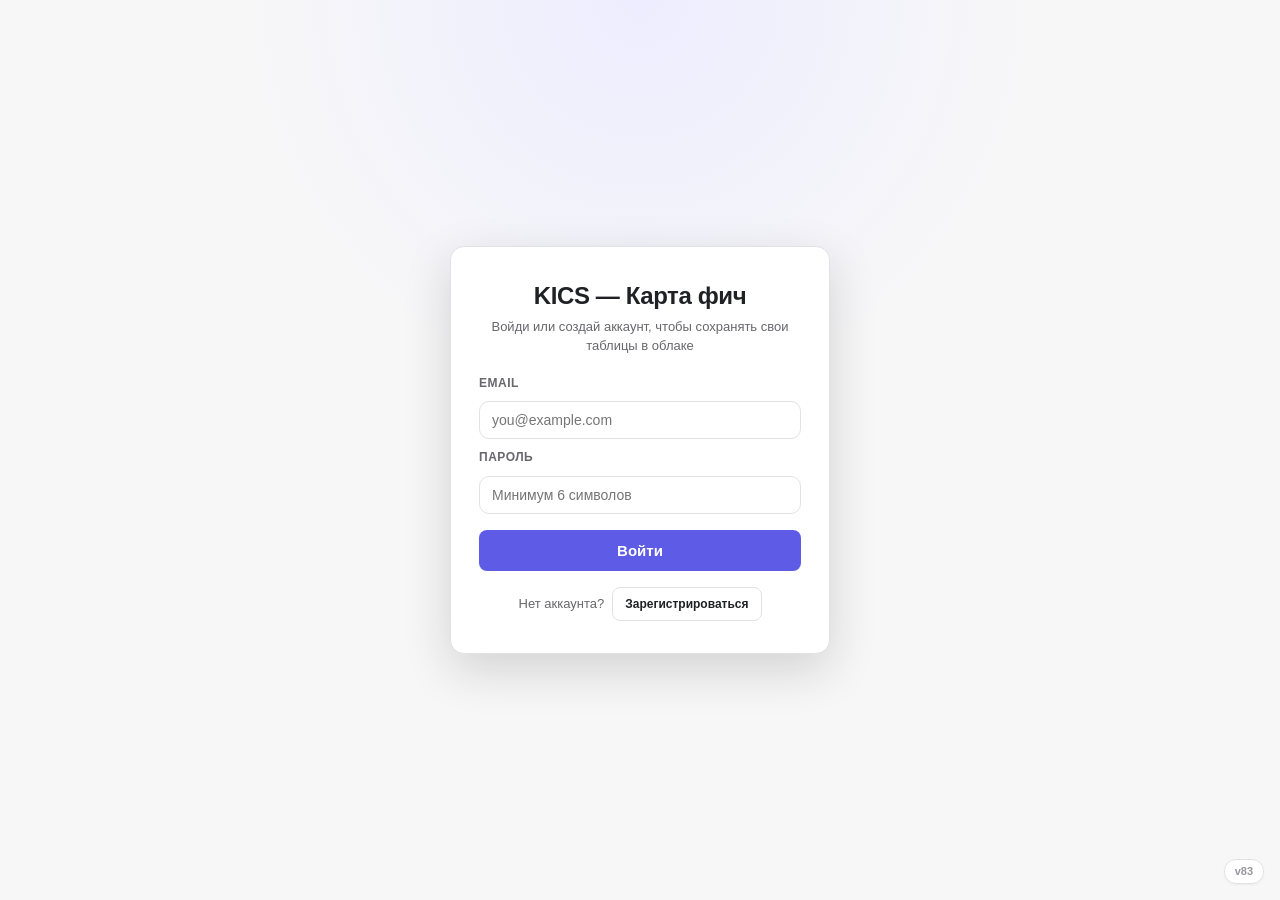
==== index.html @ cf703385 "v83 persist documentation URL drafts across AI card dialogs" ====
﻿<!DOCTYPE html>
<html lang="ru">
<head>
  <meta charset="UTF-8">
  <meta name="viewport" content="width=device-width, initial-scale=1.0">
  <meta http-equiv="Cache-Control" content="no-cache, no-store, must-revalidate">
  <meta http-equiv="Pragma" content="no-cache">
  <meta http-equiv="Expires" content="0">
  <link rel="icon" href="data:image/svg+xml,%3Csvg xmlns='http://www.w3.org/2000/svg' viewBox='0 0 16 16'%3E%3Crect width='16' height='16' rx='3' fill='%230071e3'/%3E%3Ctext x='8' y='12' font-size='10' text-anchor='middle' fill='white'%3EK%3C/text%3E%3C/svg%3E">
  <title>Карта фич ИБ‑продукта</title>
  <link rel="stylesheet" href="styles.css?v=20">
</head>
<body>
  <!-- Supabase JS (v2) — локальная копия, чтобы не грузить с CDN -->
  <script src="supabase.js"></script>
  <script src="config.js"></script>

  <!-- Auth screen -->
  <div id="authScreen" class="auth-screen" style="display:none">
    <div class="auth-card">
      <h1 class="auth-title">KICS — Карта фич</h1>
      <p class="auth-subtitle">Войди или создай аккаунт, чтобы сохранять свои таблицы в облаке</p>
      <form id="authForm" class="auth-form">
        <label>Email</label>
        <input type="email" id="authEmail" name="email" class="auth-input" placeholder="you@example.com" autocomplete="username" required>
        <label>Пароль</label>
        <input type="password" id="authPassword" name="password" class="auth-input" placeholder="Минимум 6 символов" minlength="6" autocomplete="current-password" required>
        <button type="submit" id="authSubmit" class="btn btn-primary auth-submit">Войти</button>
      </form>
      <div class="auth-toggle">
        <span id="authToggleText">Нет аккаунта?</span>
        <button id="authToggleBtn" class="btn btn-secondary btn-sm">Зарегистрироваться</button>
      </div>
      <div id="authError" class="auth-error" style="display:none"></div>
    </div>
  </div>

  <div id="app">
    <!-- Header -->
    <header class="header">
      <div class="header-top">
        <div class="workspace-brand">
          <div class="brand-mark" aria-hidden="true">K</div>
          <div class="workspace-identity">
            <span class="workspace-label">KICS workspace</span>
            <h1 class="title" id="boardTitle" title="Нажми, чтобы переименовать доску">KICS — Карта фич</h1>
          </div>
        </div>

        <div class="map-selector">
          <select id="mapSelect" class="map-select" aria-label="Выбрать таблицу" title="Выбрать таблицу"></select>
          <button id="newMapBtn" class="icon-btn" aria-label="Новая таблица" title="Новая таблица">＋</button>
        </div>

        <div class="view-switcher" role="group" aria-label="Представление">
          <button id="boardViewBtn" class="view-switcher-btn is-active" type="button" aria-pressed="true">Доска</button>
          <button id="mindmapBtn" class="view-switcher-btn" type="button" aria-pressed="false">Майндкарта</button>
        </div>

        <div class="search-wrap">
          <svg class="search-icon" width="16" height="16" viewBox="0 0 24 24" fill="none" stroke="currentColor" stroke-width="2"><circle cx="11" cy="11" r="8"/><path d="m21 21-4.3-4.3"/></svg>
          <input type="text" id="searchInput" class="search-input" placeholder="Поиск…" aria-label="Поиск по карточкам и тегам" autocomplete="off">
          <button id="clearSearch" class="clear-search-btn" style="display:none" aria-label="Очистить поиск" title="Очистить">✕</button>
        </div>

        <div class="header-actions">
          <button id="aiBtn" class="btn btn-secondary mode-btn" title="ИИ-инструменты">✨ ИИ</button>
          <button id="viewToggleBtn" class="btn btn-secondary mode-btn" title="Режим просмотра/редактирования">👁 Просмотр</button>
          <div class="more-actions">
            <button id="moreActionsBtn" class="icon-btn" type="button" aria-label="Дополнительные действия" aria-expanded="false" title="Дополнительные действия">•••</button>
            <div id="moreActionsMenu" class="action-menu" hidden>
              <button id="addColumnBtn" class="action-menu-item" type="button"><span>＋</span>Добавить колонку</button>
              <button id="duplicateMapBtn" class="action-menu-item" type="button"><span>⧉</span>Дублировать таблицу</button>
              <button id="hideNotesBtn" class="action-menu-item" type="button"><span>🙈</span>Скрыть заметки</button>
              <button id="shareBtn" class="action-menu-item" type="button"><span>↗</span>Поделиться</button>
              <div class="action-menu-separator"></div>
              <button id="exportBtn" class="action-menu-item" type="button"><span>↓</span>Экспорт JSON</button>
              <button id="importBtn" class="action-menu-item" type="button"><span>↑</span>Импорт JSON</button>
              <input type="file" id="importFile" accept=".json" hidden>
              <div class="action-menu-separator"></div>
              <div class="action-menu-user">
                <span id="userEmail" class="user-email"></span>
              </div>
              <button id="deleteMapBtn" class="action-menu-item action-menu-danger" type="button"><span>⌫</span>Удалить таблицу</button>
              <button id="logoutBtn" class="action-menu-item" type="button"><span>↪</span>Выйти</button>
            </div>
          </div>
        </div>
      </div>
      <div class="header-toolbar">
        <div class="toolbar-group toolbar-filters">
          <label class="toolbar-label" for="catalogStatus">Статус</label>
          <select id="catalogStatus" class="toolbar-select" aria-label="Статус"><option value="">Все статусы</option></select>
          <label class="toolbar-label" for="catalogHorizon">Горизонт</label>
          <select id="catalogHorizon" class="toolbar-select" aria-label="Горизонт"><option value="">Все горизонты</option></select>
        </div>
        <div class="toolbar-group toolbar-right">
          <button id="catalogRestore" class="btn btn-secondary btn-sm" title="Отменить последнее удаление">↶ Отменить</button>
          <button id="catalogRetry" class="btn btn-secondary btn-sm" title="Сохранить сейчас">Сохранить</button>
          <span id="catalogSave" class="save-status" role="status">Сохранено</span>
        </div>
      </div>

    </header>

    <!-- Строка тегов-фильтров (хаштеги) -->
    <div id="tagFilterBar" class="tag-filter-bar"></div>

    <!-- Main canvas -->
    <div class="main-canvas" id="mainCanvas">
      <div class="columns-container" id="columnsContainer">
        <!-- Column headers + card blocks rendered by JS -->
      </div>
    </div>

  </div>

  <!-- Modal for editing card -->
  <div class="modal-overlay" id="modalOverlay" style="display:none" role="presentation">
    <div class="modal" id="modal" role="dialog" aria-modal="true" aria-labelledby="editCardHeading">
      <div class="modal-header">
        <h3 id="editCardHeading">Редактировать карточку</h3>
        <button class="modal-close" id="modalClose" aria-label="Закрыть">✕</button>
      </div>
      <div class="modal-body">
        <label>Заголовок</label>
        <input type="text" id="modalTitle" class="modal-input" placeholder="Название…">
        <label>Теги (через запятую)</label>
        <input type="text" id="modalTags" class="modal-input" placeholder="MVP, security, v2.0…">
        <label>Описание</label>
        <textarea id="modalNote" class="modal-textarea" rows="3" placeholder="Детали…"></textarea>
        <label>Цвет карточки</label>
        <select id="modalColor" class="modal-select">
          <option value="none">Без цвета</option>
          <option value="green">Зелёный</option>
          <option value="orange">Оранжевый</option>
          <option value="red">Красный</option>
          <option value="blue">Голубой</option>
        </select>
        <label>Статус</label>
        <select id="modalStatus" class="modal-select">
          <option value="none">Не начато</option>
          <option value="planned">Запланировано</option>
          <option value="wip">В работе</option>
          <option value="done">Реализовано</option>
        </select>
        <label>Срок / Квартал</label>
        <div class="quarter-picker" id="modalQuarterPicker">
          <select id="modalQuarter" class="modal-select quarter-select">
            <option value="">—</option>
            <option value="Q1">Q1</option>
            <option value="Q2">Q2</option>
            <option value="Q3">Q3</option>
            <option value="Q4">Q4</option>
            <option value="Next">Next</option>
            <option value="Now">Now</option>
            <option value="Later">Later</option>
          </select>
          <select id="modalYear" class="modal-select year-select">
            <option value="">—</option>
          </select>
        </div>
      </div>
      <div class="modal-footer">
        <button id="modalDelete" class="btn btn-danger">🗑 Удалить</button>
        <button id="modalSave" class="btn btn-primary">Сохранить</button>
      </div>
    </div>
  </div>

  <!-- Share modal -->
  <div class="modal-overlay" id="shareOverlay" style="display:none" role="presentation">
    <div class="modal" role="dialog" aria-modal="true" aria-labelledby="shareHeading">
      <div class="modal-header">
        <h3 id="shareHeading">Поделиться таблицей</h3>
        <button class="modal-close" id="shareClose" aria-label="Закрыть">✕</button>
      </div>
      <div class="modal-body">
        <p class="share-hint">Любой, у кого есть эта ссылка, откроет таблицу в режиме просмотра.</p>
        <label>Ссылка для просмотра</label>
        <div class="share-link-row">
          <input type="text" id="shareLink" class="modal-input" readonly placeholder="Нажми «Сгенерировать ссылку»">
          <button id="shareCopyBtn" class="btn btn-secondary">Копировать</button>
        </div>
        <button id="shareGenerateBtn" class="btn btn-primary">Сгенерировать ссылку</button>
      </div>
      <div class="modal-footer">
        <button id="shareDone" class="btn btn-primary">Готово</button>
      </div>
    </div>
  </div>

  <!-- Модалка просмотра карточки (read-only) -->
  <div class="modal-overlay" id="cardViewOverlay" style="display:none" role="presentation">
    <div class="modal modal-wide" id="cardViewModal" role="dialog" aria-modal="true" aria-labelledby="cardViewTitle">
      <div class="modal-header">
        <h3 id="cardViewTitle"></h3>
        <button class="modal-close" id="cardViewClose" aria-label="Закрыть">✕</button>
      </div>
      <div class="modal-body" id="cardViewBody"></div>
    </div>
  </div>

  <!-- Miro-подобное представление дерева -->
  <div id="mindmapOverlay" class="mindmap-overlay" style="display:none">
    <div class="mindmap-toolbar">
      <div class="mindmap-toolbar-title">
        <span class="mindmap-toolbar-icon">🧠</span>
        <span id="mindmapTitle">Майндкарта</span>
      </div>
      <div class="mindmap-toolbar-actions">
        <button id="mindmapZoomOut" class="mindmap-tool-btn" title="Уменьшить">−</button>
        <span id="mindmapZoomLabel" class="mindmap-zoom-label">100%</span>
        <button id="mindmapZoomIn" class="mindmap-tool-btn" title="Увеличить">＋</button>
        <button id="mindmapFit" class="mindmap-tool-btn" title="Показать всё дерево">⤢</button>
        <button id="mindmapCenter" class="mindmap-tool-btn" title="Вернуться к центру">◎</button>
        <div class="view-switcher mindmap-switcher" role="group" aria-label="Представление">
          <button id="mindmapBoardBtn" class="view-switcher-btn" type="button" aria-pressed="false">Доска</button>
          <button id="mindmapActiveBtn" class="view-switcher-btn is-active" type="button" aria-pressed="true">Майндкарта</button>
        </div>
      </div>
    </div>
    <div id="mindmapCanvas" class="mindmap-canvas">
      <div class="mindmap-grid"></div>
      <div id="mindmapWorld" class="mindmap-world">
        <svg id="mindmapEdges" class="mindmap-edges" aria-hidden="true"></svg>
        <div id="mindmapNodes" class="mindmap-nodes"></div>
      </div>
      <div class="mindmap-help">Колесо — масштаб · Перетаскивание — перемещение · Клик — просмотр · Двойной клик — редактирование</div>
    </div>
  </div>

  <!-- Версия приложения — всегда видна в правом нижнем углу -->
  <div id="versionBadge" class="version-fixed" title="Версия приложения"></div>

  <div id="toastRegion" class="toast-region" aria-live="polite" aria-atomic="true"></div>

  <script src="model.js?v=17"></script>
  <script src="ui.js?v=17"></script>
  <script src="app.js?v=83"></script>
<script src="catalog.js?v=77"></script>
<script src="ai.js?v=83"></script></body>
</html>
---- styles.css ----
/* ==========================================
   KICS Feature Map — Linear / Notion system
   ========================================== */

:root {
  --bg: #f7f7f8;
  --surface: #ffffff;
  --surface-raised: #ffffff;
  --surface-hover: #f2f2f3;
  --border: #e2e2e5;
  --border-strong: #cfcfd4;
  --text: #202124;
  --text-secondary: #67676c;
  --text-tertiary: #98989f;
  --accent: #5e5ce6;
  --accent-hover: #4d4bc4;
  --accent-light: #efefff;
  --green: #258a4b;
  --green-bg: #eaf7ee;
  --blue: #3276c3;
  --blue-bg: #eaf2fb;
  --amber: #a86612;
  --amber-bg: #fbf2e4;
  --red: #c83c3c;
  --red-light: #fcecec;
  --shadow-sm: 0 1px 2px rgba(24,24,27,0.05);
  --shadow-md: 0 5px 16px rgba(24,24,27,0.09);
  --shadow-lg: 0 16px 48px rgba(24,24,27,0.16);
  --radius-sm: 6px;
  --radius: 8px;
  --radius-lg: 12px;
  --transition: 0.16s ease;
}

* { margin:0; padding:0; box-sizing:border-box; }

body {
  font-family: Inter, ui-sans-serif, -apple-system, BlinkMacSystemFont, "Segoe UI", sans-serif;
  background: var(--bg);
  color: var(--text);
  line-height: 1.4;
  overflow: hidden;
  height: 100vh;
}

#app { display:flex; flex-direction:column; height:100vh; }

/* ---- Workspace header ---- */
.header {
  background: rgba(255,255,255,0.96);
  backdrop-filter: blur(14px);
  -webkit-backdrop-filter: blur(14px);
  border-bottom: 1px solid var(--border);
  padding: 0 18px;
  z-index: 100;
  flex-shrink: 0;
}
.header-top { min-height:58px; display:flex; align-items:center; padding:8px 0; gap:14px; }
.workspace-brand { display:flex; align-items:center; gap:10px; min-width:0; }
.brand-mark { width:30px; height:30px; flex:0 0 30px; display:grid; place-items:center; border-radius:8px; background:#202124; color:#fff; font-size:13px; font-weight:750; letter-spacing:-.02em; }
.workspace-identity { min-width:0; display:flex; flex-direction:column; gap:1px; }
.workspace-label { color:var(--text-tertiary); font-size:10px; font-weight:650; letter-spacing:.04em; text-transform:uppercase; }
.title { max-width:260px; overflow:hidden; text-overflow:ellipsis; font-size:14px; line-height:1.2; font-weight:650; letter-spacing:-.01em; white-space:nowrap; }
.header-actions { display:flex; align-items:center; gap:8px; min-width:0; margin-left:auto; }

/* ---- Селектор таблиц ---- */
.map-selector { display:flex; align-items:center; gap:4px; min-width:0; }
.map-select {
  font-family: inherit;
  font-size: 13px;
  font-weight: 550;
  height:34px;
  padding: 0 30px 0 10px;
  border: 1px solid var(--border);
  border-radius: var(--radius);
  background: var(--surface);
  color: var(--text);
  cursor: pointer;
  outline: none;
  max-width: 190px;
  transition: all var(--transition);
}
.map-select:focus { border-color: var(--accent); box-shadow: 0 0 0 2px var(--accent-light); }
.icon-btn {
  width:34px; height:34px; flex:0 0 34px; display:inline-grid; place-items:center;
  border:1px solid var(--border); border-radius:var(--radius); background:var(--surface);
  color:var(--text-secondary); font:600 14px/1 inherit; cursor:pointer; transition:var(--transition);
}
.icon-btn:hover { background:var(--surface-hover); color:var(--text); border-color:var(--border-strong); }
.icon-btn:focus-visible, .btn:focus-visible, .view-switcher-btn:focus-visible, .action-menu-item:focus-visible { outline:2px solid var(--accent); outline-offset:2px; }
.view-switcher { display:flex; gap:2px; padding:3px; border:1px solid var(--border); border-radius:9px; background:#f4f4f5; }
.view-switcher-btn { height:27px; padding:0 10px; border:0; border-radius:6px; background:transparent; color:var(--text-secondary); font:550 12px/1 inherit; cursor:pointer; transition:var(--transition); }
.view-switcher-btn:hover { color:var(--text); }
.view-switcher-btn.is-active { background:#fff; color:var(--text); box-shadow:0 1px 2px rgba(0,0,0,.08); }
.map-selector-btn {
  background: var(--surface);
  border: 1px solid var(--border);
  cursor: pointer;
  width: 32px;
  height: 32px;
  border-radius: 10px;
  font-size: 16px;
  display: flex;
  align-items: center;
  justify-content: center;
  color: var(--text-secondary);
  transition: all var(--transition);
  flex-shrink: 0;
}
.map-selector-btn:hover { background: var(--accent-light); color: var(--accent); border-color: var(--accent); }
.map-selector-btn.danger:hover { background: var(--red-light); color: var(--red); border-color: var(--red); }

.search-wrap { position:relative; width:min(260px, 24vw); }
.search-icon { position:absolute; left:12px; top:50%; transform:translateY(-50%); color:var(--text-tertiary); pointer-events:none; }
.search-input { width:100%; height:34px; padding:0 34px; border:1px solid var(--border); border-radius:var(--radius); font-size:13px; font-family:inherit; background:#f7f7f8; color:var(--text); outline:none; transition:all var(--transition); }
.search-input:focus { background:#fff; border-color:var(--accent); box-shadow:0 0 0 2px var(--accent-light); }
.clear-search-btn { position:absolute; right:8px; top:50%; transform:translateY(-50%); background:none; border:none; cursor:pointer; color:var(--text-tertiary); font-size:14px; padding:2px 6px; border-radius:50%; transition:all var(--transition); }
.clear-search-btn:hover { color:var(--text); background:var(--bg); }

.btn { min-height:34px; font-family:inherit; font-size:13px; font-weight:550; padding:7px 12px; border:none; border-radius:var(--radius); cursor:pointer; transition:all var(--transition); white-space:nowrap; }
.btn-secondary { background:var(--surface); border:1px solid var(--border); color:var(--text); }
.btn-secondary:hover { background:var(--bg); border-color:var(--text-tertiary); }
.btn-primary { background:var(--accent); color:#fff; }
.btn-primary:hover { background:var(--accent-hover); }
.btn-danger { background:transparent; color:var(--red); }
.btn-danger:hover { background:var(--red-light); }
.btn-danger-solid { background:var(--red); color:#fff; }
.btn-danger-solid:hover { background:#a92f2f; }
.more-actions { position:relative; }
.action-menu { position:absolute; right:0; top:calc(100% + 7px); z-index:500; width:224px; padding:6px; border:1px solid var(--border); border-radius:10px; background:var(--surface-raised); box-shadow:var(--shadow-lg); }
.action-menu[hidden] { display:none; }
.action-menu-item { width:100%; min-height:34px; display:flex; align-items:center; gap:10px; padding:7px 9px; border:0; border-radius:6px; background:transparent; color:var(--text); font:500 13px/1.25 inherit; text-align:left; cursor:pointer; }
.action-menu-item > span { width:16px; color:var(--text-tertiary); text-align:center; }
.action-menu-item:hover { background:var(--surface-hover); }
.action-menu-danger { color:var(--red); }
.action-menu-danger > span { color:var(--red); }
.action-menu-separator { height:1px; margin:5px 3px; background:var(--border); }
.action-menu-user { padding:6px 9px 5px; overflow:hidden; }

.user-chip {
  display: flex;
  align-items: center;
  gap: 10px;
  padding-left: 10px;
  border-left: 1px solid var(--border);
}
.user-info {
  display: flex;
  flex-direction: column;
  align-items: flex-end;
  gap: 2px;
}
.user-email {
  font-size: 13px;
  color: var(--text-secondary);
  max-width: 180px;
  overflow: hidden;
  text-overflow: ellipsis;
  white-space: nowrap;
}
.version-badge {
  font-size: 10px;
  font-weight: 600;
  color: var(--text-tertiary);
  background: #f2f2f7;
  padding: 1px 7px;
  border-radius: 8px;
  white-space: nowrap;
}
/* Версия — фиксированный бейдж в правом нижнем углу */
.version-fixed {
  position: fixed;
  right: 16px;
  bottom: 16px;
  z-index: 4000;
  font-size: 11px;
  font-weight: 600;
  color: var(--text-tertiary);
  background: rgba(255,255,255,0.9);
  border: 1px solid var(--border);
  padding: 4px 10px;
  border-radius: 12px;
  box-shadow: var(--shadow-sm);
  backdrop-filter: blur(6px);
  -webkit-backdrop-filter: blur(6px);
  pointer-events: none;
}

/* Share modal helpers */
.share-hint {
  font-size: 12px;
  color: var(--text-secondary);
  margin-bottom: 8px;
}
.share-divider {
  border: none;
  border-top: 1px solid var(--border);
  margin: 4px 0;
}
.share-link-row {
  display: flex;
  gap: 8px;
  align-items: center;
}
.share-link-row .modal-input {
  flex: 1;
  min-width: 0;
}

.share-list-title {
  font-size: 13px;
  font-weight: 600;
  color: var(--text-secondary);
}
.share-list {
  display: flex;
  flex-direction: column;
  gap: 6px;
}
.share-item {
  display: flex;
  align-items: center;
  justify-content: space-between;
  padding: 8px 10px;
  border: 1px solid var(--border);
  border-radius: 10px;
  font-size: 13px;
}
.share-item-email {
  overflow: hidden;
  text-overflow: ellipsis;
  white-space: nowrap;
}
.share-item-role {
  font-size: 11px;
  color: var(--text-secondary);
  font-weight: 600;
}
.share-item-remove {
  background: none;
  border: none;
  cursor: pointer;
  color: var(--red);
  font-size: 14px;
  padding: 2px 4px;
  border-radius: 4px;
}
.share-item-remove:hover {
  background: var(--red-light);
}

/* ---- Auth screen ---- */
.auth-screen {
  position: fixed;
  inset: 0;
  background:radial-gradient(circle at 50% 0%, #ededff 0, transparent 36%), var(--bg);
  z-index: 1000;
  display: flex;
  align-items: center;
  justify-content: center;
  padding: 24px;
}
.auth-card {
  background: var(--surface);
  border: 1px solid var(--border);
  border-radius: 14px;
  box-shadow: var(--shadow-lg);
  width: 380px;
  max-width: 92vw;
  padding: 32px 28px;
}
.auth-title {
  font-size: 24px;
  font-weight: 700;
  letter-spacing: -0.4px;
  text-align: center;
}
.auth-subtitle {
  font-size: 13px;
  color: var(--text-secondary);
  text-align: center;
  margin-top: 6px;
  margin-bottom: 20px;
  line-height: 1.4;
}
.auth-form {
  display: flex;
  flex-direction: column;
  gap: 10px;
}
.auth-form label {
  font-size: 12px;
  font-weight: 600;
  color: var(--text-secondary);
  text-transform: uppercase;
  letter-spacing: 0.5px;
}
.auth-input {
  font-family: inherit;
  font-size: 14px;
  padding: 10px 12px;
  border: 1px solid var(--border);
  border-radius: 10px;
  outline: none;
  background: var(--surface);
  color: var(--text);
  transition: all var(--transition);
}
.auth-input:focus {
  border-color: var(--accent);
  box-shadow: 0 0 0 3px var(--accent-light);
}
.auth-submit {
  margin-top: 6px;
  padding: 12px;
  font-size: 15px;
}
.auth-toggle {
  display: flex;
  align-items: center;
  justify-content: center;
  gap: 8px;
  margin-top: 16px;
  font-size: 13px;
  color: var(--text-secondary);
}
.btn-sm {
  padding: 6px 12px;
  font-size: 12px;
}
.auth-error {
  margin-top: 14px;
  padding: 10px 12px;
  background: var(--red-light);
  color: var(--red);
  border-radius: 10px;
  font-size: 13px;
  text-align: center;
}

/* ---- Строка хаштегов-фильтров ---- */
.tag-filter-bar {
  display: flex;
  flex-wrap: wrap;
  gap: 6px;
  min-height:43px;
  padding: 7px 24px;
  border-bottom: 1px solid var(--border);
  background: var(--surface);
  flex-shrink: 0;
  align-items: center;
}
.filter-hash {
  font-size: 12px;
  font-weight: 600;
  padding: 3px 9px;
  border:1px solid transparent;
  border-radius: 6px;
  cursor: pointer;
  background: var(--accent-light);
  color: var(--accent);
  transition: all var(--transition);
  user-select: none;
  white-space: nowrap;
}
.filter-hash:hover { background:#e5e5ff; color:var(--accent-hover); }
.filter-hash.active {
  background: var(--accent);
  color: #fff;
}
.filter-hash.filter-clear {
  background: var(--red-light);
  color: var(--red);
}
.filter-hash.filter-clear:hover {
  background: var(--red);
  color: #fff;
}
.filter-hash.filter-add {
  background: transparent;
  border: 1px dashed var(--border);
  color: var(--text-secondary);
}
.filter-hash.filter-add:hover {
  border-color: var(--accent);
  color: var(--accent);
  background: transparent;
}

/* ---- Main canvas ---- */
.main-canvas { flex:1; overflow:auto; position:relative; padding:16px 20px 60px; background:var(--bg); }
.columns-container { display:flex; flex-direction:column; min-width:max-content; position:relative; z-index:1; }

/* ---- Column headers row ---- */
.columns-headers { display:flex; flex-direction:row; gap:16px; padding:0 10px 7px; height:38px; background:var(--bg); }
.column-header { flex:0 0 var(--col-w, 260px); width:var(--col-w, 260px); height:30px; line-height:30px; font-size:11px; font-weight:650; text-transform:uppercase; letter-spacing:0.055em; color:var(--text-secondary); padding:0 9px; border-bottom:1px solid var(--border-strong); display:flex; align-items:center; justify-content:space-between; background:var(--bg); }
.column-header span { white-space:nowrap; overflow:hidden; text-overflow:ellipsis; max-width:100%; }
.column-header-actions { display:flex; gap:4px; }
.column-header-btn { background:none; border:none; cursor:pointer; color:var(--text-tertiary); font-size:15px; padding:4px 6px; border-radius:6px; transition:all var(--transition); line-height:1; }
.column-header-btn:hover { color:var(--accent); background:var(--accent-light); }

/* Название доски — клик для редактирования */
.title[contenteditable="true"] { outline:none; border-bottom:1px dashed var(--accent); cursor:text; min-width:200px; }
.title:hover { cursor:pointer; }

/* Название колонки — клик для редактирования */
.column-header span[contenteditable="true"] { outline:none; border-bottom:1px dashed var(--accent); cursor:text; }
.column-header span:hover { cursor:pointer; }

/* ---- Content area ---- */
.column--content { display:flex; flex-direction:column; gap:10px; padding:4px 10px 0; }

.card-block { display:flex; flex-direction:row; align-items:stretch; gap:8px; }
.card-block > .card { flex-shrink:0; width:var(--col-w, 260px); align-self:stretch; }
.card-block > .comment-cell { flex-shrink:0; width:var(--col-w, 260px); align-self:stretch; }
.card-block > .note-spacer { flex-shrink:0; width:var(--col-w, 260px); align-self:stretch; }
.sub-column { display:flex; flex-direction:column; gap:10px; flex:1; padding-left:8px; }
.sub-column > .card-block { flex:1; }
.sub-column > .empty-slot { flex:1; display:flex; align-items:center; justify-content:center; pointer-events:none; user-select:none; }

/* ---- Card ---- */
.card { --card-marker:transparent; background:var(--surface); border:1px solid var(--border); border-left:3px solid var(--card-marker); border-radius:var(--radius); padding:9px 10px; cursor:pointer; transition:border-color var(--transition), box-shadow var(--transition), background var(--transition); box-shadow:var(--shadow-sm); position:relative; min-height:50px; display:flex; flex-direction:column; gap:5px; overflow:hidden; }
.card-green { --card-marker:#58a66d; background:#fbfefc; }
.card-orange { --card-marker:#d79a48; background:#fffcf8; }
.card-red { --card-marker:#d16a6a; background:#fffafa; }
.card-blue { --card-marker:#6395ce; background:#fafcff; }
.card:hover { box-shadow:0 3px 10px rgba(24,24,27,.08); border-color:var(--border-strong); }
.card:active { background:var(--surface-hover); }
.card-title { font-size:13px; font-weight:600; line-height:1.35; color:var(--text); word-break:break-word; overflow-wrap:anywhere; padding-right:0; }
.card.view-mode .card-title { padding-right:0; }
.card-meta { display:flex; align-items:center; gap:6px; flex-wrap:wrap; }

.status-badge { display:inline-flex; align-items:center; gap:4px; font-size:10px; font-weight:600; padding:2px 6px; border-radius:5px; white-space:nowrap; }
.status-done { background:var(--green-bg); color:var(--green); }
.status-wip { background:var(--blue-bg); color:var(--blue); }
.status-planned { background:var(--amber-bg); color:var(--amber); }
.status-none { background:#f2f2f7; color:var(--text-tertiary); }
.status-dot { width:6px; height:6px; border-radius:50%; display:inline-block; }
.status-dot-done { background:var(--green); }
.status-dot-wip { background:var(--blue); }
.status-dot-planned { background:var(--amber); }
.status-dot-none { background:var(--text-tertiary); }

.card-tags { display:flex; gap:4px; flex-wrap:wrap; }
.card-tag { font-size:10px; font-weight:550; padding:1px 6px; border-radius:5px; background:#f0f0f2; color:var(--text-secondary); white-space:nowrap; }
.card-hint { font-size:11px; color:var(--text-tertiary); white-space:pre-wrap; word-break:break-word; overflow-wrap:anywhere; min-width:0; overflow:hidden; display:-webkit-box; -webkit-line-clamp:3; -webkit-box-orient:vertical; max-height:4.4em; }
.card.view-mode .card-hint { display:block; -webkit-line-clamp:unset; overflow-y:auto; max-height:120px; }
.card.view-mode .card-hint.no-overflow { overflow-y:hidden; }

.card-actions { position:absolute; top:5px; right:5px; display:flex; gap:2px; opacity:0; transition:opacity var(--transition); z-index:3; }
.card:hover .card-actions { opacity:1; }

/* Кликабельные чипы статуса/срока */
.clickable-chip { cursor:pointer; user-select:none; white-space:nowrap; }
.clickable-chip:hover { filter:brightness(0.96); box-shadow:0 0 0 2px var(--accent-light); }

.due-chip {
  font-size:11px;
  font-weight:600;
  color:var(--text-secondary);
  padding:2px 8px;
  border-radius:5px;
  background:#f0f0f2;
  white-space:nowrap;
}

/* Кастомный выпадающий список */
.select-menu {
  position: fixed;
  z-index: 4000;
  background: var(--surface);
  border: 1px solid var(--border);
  border-radius: 9px;
  box-shadow: var(--shadow-lg);
  padding: 4px;
  display: flex;
  flex-direction: column;
  gap: 2px;
}
.select-menu-item {
  font-size: 13px;
  padding: 7px 12px;
  border-radius: 8px;
  cursor: pointer;
  color: var(--text);
  white-space: nowrap;
}
.select-menu-item:hover { background: var(--accent-light); color: var(--accent); }

/* Теги — кликабельные, при наведении подсвечиваются */
.card-tag { cursor: pointer; }
.card-tag:hover { background: var(--accent); color: #fff; }

/* Мини-окно редактирования тега */
.tag-editor {
  position: fixed;
  z-index: 3500;
  background: var(--surface);
  border: 1px solid var(--border);
  border-radius: var(--radius);
  box-shadow: var(--shadow-lg);
  padding: 12px;
  min-width: 180px;
  max-width: 260px;
}
.tag-editor-head {
  font-size: 12px;
  font-weight: 700;
  color: var(--text-secondary);
  margin-bottom: 8px;
}
.tag-editor-list {
  display: flex;
  flex-direction: column;
  gap: 2px;
  max-height: 180px;
  overflow-y: auto;
  margin-bottom: 8px;
}
.tag-editor-item {
  font-size: 13px;
  padding: 6px 8px;
  border-radius: 8px;
  cursor: pointer;
  color: var(--accent);
}
.tag-editor-item:hover { background: var(--accent-light); }
.tag-editor-empty {
  font-size: 12px;
  color: var(--text-tertiary);
  padding: 6px 8px;
}
.tag-editor-del {
  width: 100%;
  font-family: inherit;
  font-size: 12px;
  font-weight: 600;
  padding: 7px;
  border: none;
  border-radius: 8px;
  cursor: pointer;
  background: var(--red-light);
  color: var(--red);
  transition: all var(--transition);
}
.tag-editor-del:hover { background: var(--red); color: #fff; }
.card-action-btn { background:rgba(255,255,255,.94); border:1px solid var(--border); cursor:pointer; width:22px; height:22px; border-radius:5px; display:flex; align-items:center; justify-content:center; font-size:13px; color:var(--text-secondary); transition:all var(--transition); }
.card-action-btn:hover { background:var(--accent); color:#fff; border-color:var(--accent); }
.card-action-btn.danger:hover { background:var(--red); color:#fff; border-color:var(--red); }

.empty-slot { border:1px dashed var(--border); border-radius:var(--radius); padding:14px; text-align:center; color:var(--text-tertiary); font-size:12px; min-height:50px; display:flex; align-items:center; justify-content:center; }

/* Ячейка комментария */
.comment-cell {
  border-radius: var(--radius);
  padding: 9px 10px;
  min-height: 60px;
  display: flex;
  align-items: center;
  font-size: 13px;
  transition: all var(--transition);
  overflow: hidden;
}
.comment-cell.comment-filled {
  align-items: flex-start;
  overflow-y: auto;
}
.comment-text {
  width: 100%;
  white-space: pre-wrap;
  word-break: break-word;
  overflow-wrap: anywhere;
  max-height: 88px;
  overflow-y: auto;
}
.comment-cell.comment-empty {
  border: 1px dashed var(--border);
  color: var(--text-tertiary);
  cursor: pointer;
  justify-content: center;
  background: transparent;
}
.comment-cell.comment-empty:hover {
  border-color: var(--accent);
  color: var(--accent);
  background: var(--accent-light);
}
.comment-cell.comment-filled {
  background: var(--surface);
  border: 1px solid var(--border);
  color: var(--text);
  cursor: pointer;
  align-items: flex-start;
  white-space: pre-wrap;
  word-break: break-word;
  overflow-wrap: anywhere;
}
.comment-cell.comment-filled:hover {
  border-color: var(--accent);
  box-shadow: var(--shadow-sm);
}
.comment-text {
  width: 100%;
  white-space: pre-wrap;
  word-break: break-word;
  overflow-wrap: anywhere;
}

/* ---- Выпадающий список тегов в модалке ---- */
.tag-autocomplete {
  position: fixed;
  z-index: 250;
  background: var(--surface);
  border: 1px solid var(--border);
  border-radius: 10px;
  box-shadow: var(--shadow-md);
  max-height: 160px;
  overflow-y: auto;
  padding: 4px;
}
.tag-autocomplete-item {
  font-size: 13px;
  padding: 7px 10px;
  border-radius: 8px;
  cursor: pointer;
  color: var(--accent);
}
.tag-autocomplete-item:hover {
  background: var(--accent-light);
}

/* ---- Quarter picker ---- */
.quarter-picker { display:flex; gap:8px; }
.quarter-select, .year-select { flex:1; }

/* ---- Modal ---- */
.modal-overlay { position:fixed; inset:0; background:rgba(24,24,27,0.36); z-index:200; display:flex; align-items:center; justify-content:center; padding:20px; backdrop-filter:blur(3px); -webkit-backdrop-filter:blur(3px); }
.modal { background:var(--surface); border:1px solid rgba(255,255,255,.7); border-radius:var(--radius-lg); box-shadow:var(--shadow-lg); width:460px; max-width:100%; max-height:calc(100vh - 40px); overflow-y:auto; animation:modalIn 0.16s ease; }
.modal-wide { width:680px; }
.modal-wide .modal-body { font-size: 14px; }
@keyframes modalIn { from { opacity:0; transform:scale(.985) translateY(6px); } to { opacity:1; transform:none; } }
.modal-header { display:flex; align-items:center; justify-content:space-between; padding:18px 20px 0; }
.modal-header h3 { font-size:16px; font-weight:650; letter-spacing:-.01em; }
.modal-close { background:transparent; border:none; width:30px; height:30px; border-radius:6px; cursor:pointer; font-size:14px; color:var(--text-secondary); display:flex; align-items:center; justify-content:center; transition:all var(--transition); }
.modal-close:hover { background:#e5e5ea; color:var(--text); }
.modal-body { padding:18px 20px; display:flex; flex-direction:column; gap:10px; }
.modal-body label { font-size:11px; font-weight:600; color:var(--text-secondary); }
.modal-input, .modal-textarea, .modal-select { font-family:inherit; font-size:13px; padding:9px 10px; border:1px solid var(--border); border-radius:7px; outline:none; background:var(--surface); color:var(--text); transition:all var(--transition); resize:vertical; }
.modal-input:focus, .modal-textarea:focus, .modal-select:focus { border-color:var(--accent); box-shadow:0 0 0 2px var(--accent-light); }
.modal-footer { position:sticky; bottom:0; padding:12px 20px 16px; display:flex; justify-content:space-between; gap:8px; background:linear-gradient(transparent, var(--surface) 20%); }
.modal-footer-actions { display:flex; gap:8px; }
.card-view-meta { display:flex; flex-wrap:wrap; gap:8px; margin-bottom:12px; }
.card-view-tags { display:flex; flex-wrap:wrap; gap:6px; margin-bottom:12px; }
.card-view-note { color:var(--text); font-size:14px; line-height:1.65; }
.card-view-note a { color:var(--accent); text-decoration:none; border-bottom:1px solid currentColor; }
.card-view-note a:hover { color:var(--accent-hover); }

mark { background:#ffeb3b; color:#1d1d1f; border-radius:2px; padding:0 1px; }

/* ---- Empty state ---- */
.board-empty { min-height:300px; display:flex; align-items:center; justify-content:center; }
.board-empty-card { width:min(420px, 100%); padding:30px; text-align:center; border:1px solid var(--border); border-radius:12px; background:var(--surface); box-shadow:var(--shadow-sm); }
.board-empty-icon { width:40px; height:40px; margin:0 auto 12px; display:grid; place-items:center; border-radius:10px; background:var(--accent-light); color:var(--accent); font-size:20px; }
.board-empty-title { margin-bottom:5px; font-size:15px; font-weight:650; }
.board-empty-text { margin-bottom:16px; color:var(--text-secondary); font-size:13px; }

/* ---- Toasts ---- */
.toast-region { position:fixed; right:18px; bottom:18px; z-index:5000; display:flex; flex-direction:column; align-items:flex-end; gap:8px; pointer-events:none; }
.toast { min-width:280px; max-width:min(420px, calc(100vw - 32px)); display:grid; grid-template-columns:22px 1fr 24px; align-items:center; gap:9px; padding:10px 10px 10px 12px; border:1px solid var(--border); border-radius:9px; background:rgba(255,255,255,.97); box-shadow:var(--shadow-md); color:var(--text); font-size:13px; opacity:0; transform:translateY(8px); transition:opacity .18s ease, transform .18s ease; pointer-events:auto; }
.toast.is-visible { opacity:1; transform:none; }
.toast-icon { width:20px; height:20px; display:grid; place-items:center; border-radius:50%; background:var(--accent-light); color:var(--accent); font-size:11px; font-weight:750; }
.toast-success .toast-icon { background:var(--green-bg); color:var(--green); }
.toast-error .toast-icon { background:var(--red-light); color:var(--red); }
.toast-close { width:24px; height:24px; border:0; border-radius:5px; background:transparent; color:var(--text-tertiary); cursor:pointer; }
.toast-close:hover { background:var(--surface-hover); color:var(--text); }

/* ---- App dialogs ---- */
.dialog-overlay { position:fixed; inset:0; z-index:5100; display:grid; place-items:center; padding:20px; background:rgba(24,24,27,.36); opacity:0; transition:opacity .16s ease; backdrop-filter:blur(3px); }
.dialog-overlay.is-visible { opacity:1; }
.dialog-panel { width:min(420px, 100%); padding:20px; border:1px solid rgba(255,255,255,.7); border-radius:12px; background:var(--surface); box-shadow:var(--shadow-lg); transform:translateY(6px) scale(.99); transition:transform .16s ease; }
.dialog-overlay.is-visible .dialog-panel { transform:none; }
.dialog-title { font-size:16px; font-weight:650; letter-spacing:-.01em; }
.dialog-message { margin-top:8px; color:var(--text-secondary); font-size:13px; line-height:1.5; }
.dialog-field { display:flex; flex-direction:column; gap:6px; margin-top:16px; color:var(--text-secondary); font-size:11px; font-weight:600; }
.dialog-input { width:100%; height:36px; padding:0 10px; border:1px solid var(--border); border-radius:7px; background:#fff; color:var(--text); font:500 13px/1 inherit; outline:none; }
.dialog-input:focus { border-color:var(--accent); box-shadow:0 0 0 2px var(--accent-light); }
.dialog-error { min-height:15px; color:var(--red); font-weight:500; }
.dialog-actions { display:flex; justify-content:flex-end; gap:8px; margin-top:18px; }

.error-banner { position:fixed; top:72px; left:50%; z-index:5000; max-width:min(560px, calc(100vw - 32px)); transform:translateX(-50%); padding:10px 14px; border:1px solid #e8b9b9; border-radius:8px; background:#fff3f3; color:var(--red); box-shadow:var(--shadow-md); font-size:13px; line-height:1.4; cursor:pointer; }

@media (max-width:1100px) {
  .workspace-label { display:none; }
  .title { max-width:180px; }
  .search-wrap { width:190px; }
  .mode-btn { width:34px; padding:0; overflow:hidden; font-size:0; }
  .mode-btn::first-letter { font-size:14px; }
}
@media (max-width:820px) {
  .header { padding:0 10px; }
  .header-top { flex-wrap:wrap; gap:8px; }
  .workspace-brand { order:1; flex:1; }
  .map-selector { order:2; }
  .search-wrap { order:3; }
  .view-switcher { order:4; }
  .header-actions { order:5; width:100%; margin-left:0; }
  .search-wrap { width:auto; flex:1; }
  .title { max-width:42vw; }
  .tag-filter-bar { padding-inline:12px; overflow-x:auto; flex-wrap:nowrap; }
  .main-canvas { padding-inline:10px; }
}
@media (max-width:560px) {
  .brand-mark { display:none; }
  .map-select { max-width:125px; }
  .view-switcher-btn { padding-inline:8px; }
  .modal-overlay { align-items:flex-end; padding:0; }
  .modal { width:100%; max-width:100%; max-height:92vh; border-radius:14px 14px 0 0; }
  .dialog-overlay { align-items:end; padding:0; }
  .dialog-panel { width:100%; border-radius:14px 14px 0 0; padding:20px 16px calc(18px + env(safe-area-inset-bottom)); }
  .toast-region { left:12px; right:12px; bottom:12px; align-items:stretch; }
  .toast { min-width:0; max-width:none; }
}

@media (prefers-reduced-motion: reduce) {
  *, *::before, *::after { scroll-behavior:auto !important; transition-duration:.01ms !important; animation-duration:.01ms !important; animation-iteration-count:1 !important; }
}

::-webkit-scrollbar { width:6px; height:6px; }
::-webkit-scrollbar-track { background:transparent; }
::-webkit-scrollbar-thumb { background:#d1d1d6; border-radius:3px; }
::-webkit-scrollbar-thumb:hover { background:#aeaeb2; }

/* ---- Mind map (Miro-style) ---- */
.mindmap-overlay {
  position: fixed;
  inset: 0;
  z-index: 150;
  display: flex;
  flex-direction: column;
  background: #f7f7fa;
}
.mindmap-toolbar {
  min-height: 58px;
  padding: 9px 16px;
  display: flex;
  align-items: center;
  justify-content: space-between;
  gap: 16px;
  background: rgba(255,255,255,0.94);
  border-bottom: 1px solid var(--border);
  box-shadow: 0 2px 10px rgba(0,0,0,0.04);
  backdrop-filter: blur(16px);
  -webkit-backdrop-filter: blur(16px);
  flex-shrink: 0;
}
.mindmap-toolbar-title {
  min-width: 0;
  display: flex;
  align-items: center;
  gap: 9px;
  color: var(--text);
  font-size: 16px;
  font-weight: 700;
}
.mindmap-toolbar-title > span:last-child { overflow:hidden; text-overflow:ellipsis; white-space:nowrap; }
.mindmap-toolbar-icon { font-size: 20px; }
.mindmap-toolbar-actions { display:flex; align-items:center; gap:6px; flex-shrink:0; }
.mindmap-tool-btn {
  width: 36px;
  height: 36px;
  display: inline-flex;
  align-items: center;
  justify-content: center;
  border: 1px solid var(--border);
  border-radius: 9px;
  background: #fff;
  color: var(--text-secondary);
  font-family: inherit;
  font-size: 17px;
  cursor: pointer;
  transition: all var(--transition);
}
.mindmap-tool-btn:hover { color:var(--accent); border-color:var(--accent); background:var(--accent-light); }
.mindmap-switcher { margin-left: 6px; }
.mindmap-zoom-label { width:52px; text-align:center; font-size:12px; font-weight:700; color:var(--text-secondary); }
.mindmap-canvas { position:relative; flex:1; overflow:hidden; cursor:grab; user-select:none; }
.mindmap-canvas.is-panning { cursor:grabbing; }
.mindmap-grid {
  position:absolute;
  inset:0;
  pointer-events:none;
  background-image: radial-gradient(circle, #d8d8df 1px, transparent 1px);
  background-size: 24px 24px;
}
.mindmap-world { position:absolute; left:0; top:0; width:0; height:0; transform-origin:0 0; will-change:transform; }
.mindmap-edges { position:absolute; left:0; top:0; width:1px; height:1px; overflow:visible; pointer-events:none; }
.mindmap-edge { fill:none; stroke-linecap:round; }
.mindmap-nodes { position:absolute; left:0; top:0; width:0; height:0; overflow:visible; }
.mindmap-node {
  position:absolute;
  width:220px;
  min-height:62px;
  transform:translate(-50%,-50%);
  padding:10px 12px;
  display:flex;
  flex-direction:column;
  gap:7px;
  background:#fff;
  border:2px solid var(--mm-branch, var(--accent));
  border-radius:12px;
  box-shadow:0 2px 8px rgba(0,0,0,0.08);
  cursor:pointer;
  transition:box-shadow .16s ease, transform .16s ease;
}
.mindmap-node:hover { transform:translate(-50%,-50%) translateY(-2px); box-shadow:0 8px 22px rgba(0,0,0,0.14); z-index:5; }
.mindmap-node.is-center {
  width:250px;
  min-height:76px;
  align-items:center;
  justify-content:center;
  text-align:center;
  background:#202124;
  border-color:#202124;
  color:#fff;
  border-radius:18px;
  box-shadow:0 8px 28px rgba(0,0,0,0.22);
  cursor:default;
}
.mindmap-node.is-center:hover { transform:translate(-50%,-50%); }
.mindmap-node-title { font-size:13px; font-weight:650; line-height:1.32; color:var(--text); word-break:break-word; overflow-wrap:anywhere; display:-webkit-box; -webkit-box-orient:vertical; -webkit-line-clamp:4; overflow:hidden; }
.mindmap-node.is-center .mindmap-node-title { color:#fff; font-size:17px; font-weight:750; }
.mindmap-node-meta { display:flex; align-items:center; gap:6px; min-height:14px; font-size:10px; color:var(--text-tertiary); }
.mindmap-card-color { width:9px; height:9px; flex-shrink:0; border-radius:50%; border:1px solid rgba(0,0,0,.08); background:#d1d1d6; }
.mindmap-card-color.green { background:#62bd6b; }
.mindmap-card-color.orange { background:#f6a94a; }
.mindmap-card-color.red { background:#ee6a63; }
.mindmap-card-color.blue { background:#67a6e9; }
.mindmap-note-icon { margin-left:auto; cursor:help; }
.mindmap-collapse {
  position:absolute;
  top:50%;
  width:22px;
  height:22px;
  margin-top:-11px;
  padding:0;
  display:flex;
  align-items:center;
  justify-content:center;
  border:1px solid var(--mm-branch, var(--accent));
  border-radius:50%;
  background:#fff;
  color:var(--mm-branch, var(--accent));
  font:700 11px/1 inherit;
  cursor:pointer;
  box-shadow:0 1px 4px rgba(0,0,0,.12);
}
.mindmap-node.side-right .mindmap-collapse { right:-12px; }
.mindmap-node.side-left .mindmap-collapse { left:-12px; }
.mindmap-help {
  position:absolute;
  left:16px;
  bottom:14px;
  padding:7px 10px;
  border:1px solid rgba(0,0,0,.05);
  border-radius:8px;
  background:rgba(255,255,255,.86);
  color:var(--text-tertiary);
  font-size:11px;
  pointer-events:none;
  backdrop-filter:blur(8px);
}
/* ---- Объединённая панель инструментов (вторая строка шапки) ---- */
.header-toolbar {
  display: flex;
  align-items: center;
  gap: 12px;
  padding: 0 0 8px;
  flex-wrap: wrap;
}
.toolbar-group { display: flex; align-items: center; gap: 6px; }
.toolbar-right { margin-left: auto; }
.toolbar-label { font-size: 11px; font-weight: 650; color: var(--text-tertiary); text-transform: uppercase; letter-spacing: .04em; }
.toolbar-select {
  font-family: inherit;
  font-size: 12px;
  height: 28px;
  padding: 0 26px 0 8px;
  border: 1px solid var(--border);
  border-radius: 6px;
  background: var(--surface);
  color: var(--text);
  cursor: pointer;
  outline: none;
}
.toolbar-select:focus { border-color: var(--accent); box-shadow: 0 0 0 2px var(--accent-light); }
.save-status { font-size: 12px; color: var(--text-tertiary); white-space: nowrap; min-width: 90px; text-align: right; }

/* ---- Низ карточки: сворачивание + заметка ---- */
.card-footer { display: flex; align-items: center; justify-content: flex-start; gap: 6px; margin-top: auto; }
.collapse-toggle {
  display: inline-flex;
  align-items: center;
  gap: 4px;
  height: 20px;
  padding: 0 8px;
  border: 1px solid var(--border-strong);
  border-radius: 10px;
  background: var(--surface);
  color: var(--text-secondary);
  font: 700 12px/1 inherit;
  cursor: pointer;
  box-shadow: var(--shadow-sm);
  transition: color var(--transition), background var(--transition), border-color var(--transition);
}
.collapse-toggle:hover { color: var(--accent); background: var(--accent-light); border-color: var(--accent); }
.collapse-toggle.is-collapsed { background: var(--accent); color: #fff; border-color: var(--accent); }
.collapse-chev { line-height: 1; }
.collapse-count { font-size: 11px; font-weight: 700; }

/* ---- Заметка (жёлтый значок на каждой карточке) ---- */
.card-note-badge {
  display: inline-flex;
  align-items: center;
  justify-content: center;
  width: 20px;
  height: 20px;
  flex: 0 0 20px;
  margin-left: auto;
  border-radius: 6px;
  background: #fffdf0;
  border: 1px dashed #d9cf7a;
  color: #c2a92f;
  cursor: pointer;
  opacity: .85;
}
.card-note-badge.has-note { background: #fff6c9; border: 1px solid #e8d876; color: #9a7b00; opacity: 1; }
.card-note-badge:hover { background: #ffef9e; opacity: 1; }
.note-popover {
  position: fixed;
  z-index: 5000;
  width: 240px;
  background: #fffdf2;
  border: 1px solid #e8d876;
  border-radius: 8px;
  box-shadow: var(--shadow-lg);
  padding: 8px 10px;
  pointer-events: none;
}
.note-popover-head {
  font-size: 10px;
  font-weight: 750;
  text-transform: uppercase;
  letter-spacing: .05em;
  color: #9a7b00;
  margin-bottom: 4px;
}
.note-popover-body {
  font-size: 12px;
  line-height: 1.5;
  color: var(--text);
  white-space: pre-wrap;
  word-break: break-word;
  max-height: 180px;
  overflow-y: auto;
}


@media (max-width: 768px) {
  .mindmap-toolbar { padding:8px 10px; }
  .mindmap-toolbar-title { font-size:14px; }
  .mindmap-node { width:190px; }
  .mindmap-help { display:none; }
}

/* ── AI-инструменты ── */
.ai-body { display:flex; flex-direction:column; gap:10px; }
.ai-context { padding:8px 10px; border:1px solid var(--border); border-radius:8px; background:var(--surface-hover); color:var(--text-secondary); font:500 12px/1.4 inherit; }
.ai-action-btn { width:100%; min-height:40px; display:flex; align-items:center; padding:8px 12px; border:1px solid var(--border); border-radius:8px; background:var(--surface-raised); color:var(--text); font:550 13px/1.25 inherit; text-align:left; cursor:pointer; transition:var(--transition); }
.ai-action-btn:hover { border-color:var(--accent); background:var(--accent-light, #eef4ff); color:var(--accent); }
.ai-settings-btn { margin-top:4px; align-self:flex-start; }
.ai-label { font:600 12px/1.3 inherit; color:var(--text-secondary); }
.ai-url { width:100%; }
.ai-output { min-height:120px; max-height:46vh; overflow:auto; padding:12px; border:1px solid var(--border); border-radius:8px; background:var(--surface-raised); white-space:pre-wrap; word-break:break-word; font:400 13px/1.55 ui-monospace, SFMono-Regular, Consolas, monospace; color:var(--text); }
.ai-actions { display:flex; flex-wrap:wrap; gap:8px; }
.ai-run-title { margin:4px 0 0; font-size:14px; }
.ai-check { display:flex; align-items:center; gap:8px; font:500 13px/1.3 inherit; color:var(--text); cursor:pointer; }
.ai-hint { margin:0; font:400 12px/1.45 inherit; color:var(--text-tertiary); }
.ai-fill-note { margin-top:6px; }
.ai-action-danger { color: var(--red); }
.ai-action-danger:hover { border-color: var(--red); background: rgba(229,77,77,.08); color: var(--red); }
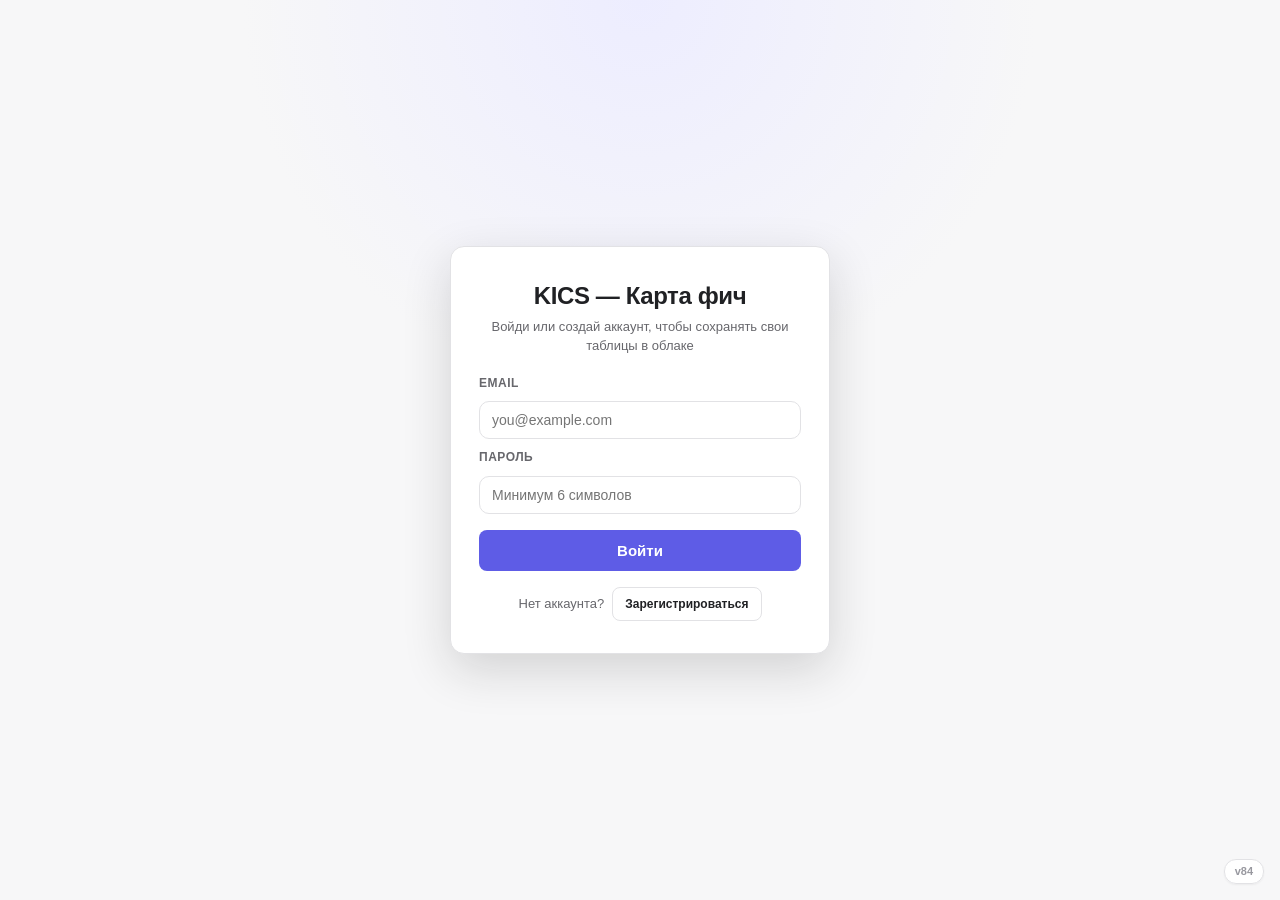
==== commit c01b1cfb: "v84 mindmap workspace with stable layout editing search and branch AI" ====
--- a/index.html
+++ b/index.html
@@ -8,7 +8,7 @@
   <meta http-equiv="Expires" content="0">
   <link rel="icon" href="data:image/svg+xml,%3Csvg xmlns='http://www.w3.org/2000/svg' viewBox='0 0 16 16'%3E%3Crect width='16' height='16' rx='3' fill='%230071e3'/%3E%3Ctext x='8' y='12' font-size='10' text-anchor='middle' fill='white'%3EK%3C/text%3E%3C/svg%3E">
   <title>Карта фич ИБ‑продукта</title>
-  <link rel="stylesheet" href="styles.css?v=20">
+  <link rel="stylesheet" href="styles.css?v=84">
 </head>
 <body>
   <!-- Supabase JS (v2) — локальная копия, чтобы не грузить с CDN -->
@@ -237,7 +237,9 @@
 
   <script src="model.js?v=17"></script>
   <script src="ui.js?v=17"></script>
-  <script src="app.js?v=83"></script>
+  <script src="app.js?v=84"></script>
 <script src="catalog.js?v=77"></script>
-<script src="ai.js?v=83"></script></body>
+<script src="ai.js?v=84"></script>
+<script src="mindmap-core.js?v=84"></script>
+<script src="mindmap-editor.js?v=84"></script></body>
 </html>
--- a/styles.css
+++ b/styles.css
@@ -869,6 +869,32 @@
   pointer-events:none;
   backdrop-filter:blur(8px);
 }
+/* Mindmap workspace v84 */
+.mm-workspace { display:flex; flex:1; min-height:0; }
+.mm-workspace .mindmap-canvas { min-width:0; }
+.mm-tools { display:flex; gap:6px; padding:8px 12px; flex-wrap:wrap; align-items:center; background:#fff; border-bottom:1px solid #ddd; }
+.mm-tools input,.mm-tools select,.mm-panel select { padding:7px; border:1px solid #ccd2dc; border-radius:6px; background:#fff; color:#243147; max-width:100%; }
+.mm-tools input { width:230px; }
+.mm-button { border:1px solid #d1d8e2; border-radius:6px; padding:7px 9px; background:#fff; color:#243147; cursor:pointer; font:inherit; font-size:12px; }
+.mm-button:hover { background:#eaf2ff; border-color:#468ae0; }
+.mm-button:focus-visible,.mm-tools input:focus-visible,.mindmap-canvas:focus-visible { outline:2px solid #0071e3; outline-offset:-2px; }
+.mm-panel { width:300px; flex:0 0 300px; overflow:auto; padding:16px; background:white; border-left:1px solid #ddd; color:#243147; }
+.mm-panel[hidden] { display:none; }
+.mm-panel h3 { margin:16px 0; overflow-wrap:anywhere; }
+.mm-panel p { font-size:12px; line-height:1.6; }
+.mm-panel > .mm-button { margin:4px 4px 4px 0; }
+.mm-panel label { display:block; margin:10px 0; }
+.mm-crumbs { display:flex; flex-wrap:wrap; gap:4px; margin-top:12px; }
+.mm-crumbs button { max-width:100%; overflow:hidden; text-overflow:ellipsis; white-space:nowrap; }
+.mm-description { white-space:pre-wrap; overflow-wrap:anywhere; font-size:13px; line-height:1.6; user-select:text; }
+.mm-mini { position:absolute; right:12px; bottom:12px; width:200px; height:120px; background:#ffffffeb; border:1px solid #b6c3d5; border-radius:8px; cursor:crosshair; }
+.mindmap-node.mm-selected { outline:3px solid #0071e3; outline-offset:4px; }
+.mindmap-node.mm-drop { background:#dcecff; outline:4px dashed #0071e3; }
+.mindmap-node:hover { transform:translate(-50%,-50%); }
+.mindmap-help { max-width:calc(100% - 235px); }
+#mmCount { font-size:12px; color:#536581; }
+@media(max-width:850px) { .mm-panel { width:240px; flex-basis:240px; } .mm-mini { width:140px; height:84px; } .mindmap-help { display:none; } .mindmap-toolbar { flex-wrap:wrap; gap:4px; } }
+@media(max-width:600px) { .mm-panel { position:absolute; right:0; top:170px; bottom:0; z-index:10; box-shadow:-4px 0 18px #0002; } .mm-tools { max-height:125px; overflow:auto; } }
 /* ---- Объединённая панель инструментов (вторая строка шапки) ---- */
 .header-toolbar {
   display: flex;
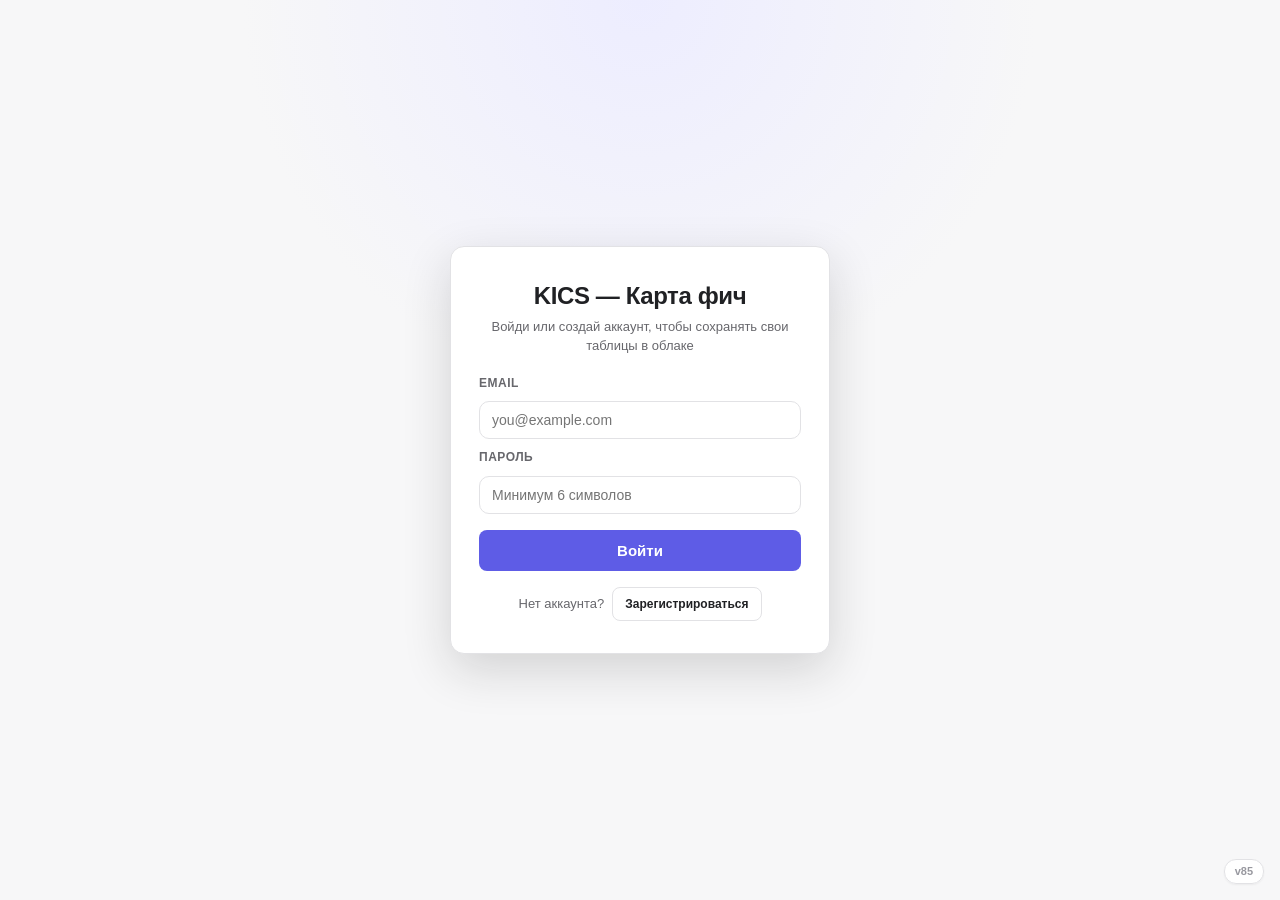
==== commit 3b58de53: "v85 guarded board branch drag and drop" ====
--- a/index.html
+++ b/index.html
@@ -8,7 +8,7 @@
   <meta http-equiv="Expires" content="0">
   <link rel="icon" href="data:image/svg+xml,%3Csvg xmlns='http://www.w3.org/2000/svg' viewBox='0 0 16 16'%3E%3Crect width='16' height='16' rx='3' fill='%230071e3'/%3E%3Ctext x='8' y='12' font-size='10' text-anchor='middle' fill='white'%3EK%3C/text%3E%3C/svg%3E">
   <title>Карта фич ИБ‑продукта</title>
-  <link rel="stylesheet" href="styles.css?v=84">
+  <link rel="stylesheet" href="styles.css?v=85">
 </head>
 <body>
   <!-- Supabase JS (v2) — локальная копия, чтобы не грузить с CDN -->
@@ -237,9 +237,10 @@
 
   <script src="model.js?v=17"></script>
   <script src="ui.js?v=17"></script>
-  <script src="app.js?v=84"></script>
+  <script src="app.js?v=85"></script>
 <script src="catalog.js?v=77"></script>
 <script src="ai.js?v=84"></script>
 <script src="mindmap-core.js?v=84"></script>
-<script src="mindmap-editor.js?v=84"></script></body>
+<script src="mindmap-editor.js?v=84"></script>
+<script src="board-drag.js?v=85"></script></body>
 </html>
--- a/styles.css
+++ b/styles.css
@@ -869,6 +869,13 @@
   pointer-events:none;
   backdrop-filter:blur(8px);
 }
+.board-drag-handle { position:absolute; left:3px; top:3px; padding:1px 4px; border:0; border-radius:4px; background:#eef3fa; color:#526580; cursor:grab; font-size:16px; opacity:.65; }
+.card:has(.board-drag-handle) .card-title { padding-left:18px; }
+.board-drag-handle:hover,.board-drag-handle:focus-visible { opacity:1; outline:2px solid #0071e3; }
+.board-drop-valid { outline:3px solid #0071e3 !important; background:#e4f0ff !important; }
+.board-drop-invalid { outline:2px dashed #ce5353 !important; }
+.board-dragging { opacity:.5; }
+.board-root-drop { margin:6px 16px; padding:10px; border:1px dashed #9aaec7; border-radius:8px; font-size:12px; color:#536581; }
 /* Mindmap workspace v84 */
 .mm-workspace { display:flex; flex:1; min-height:0; }
 .mm-workspace .mindmap-canvas { min-width:0; }
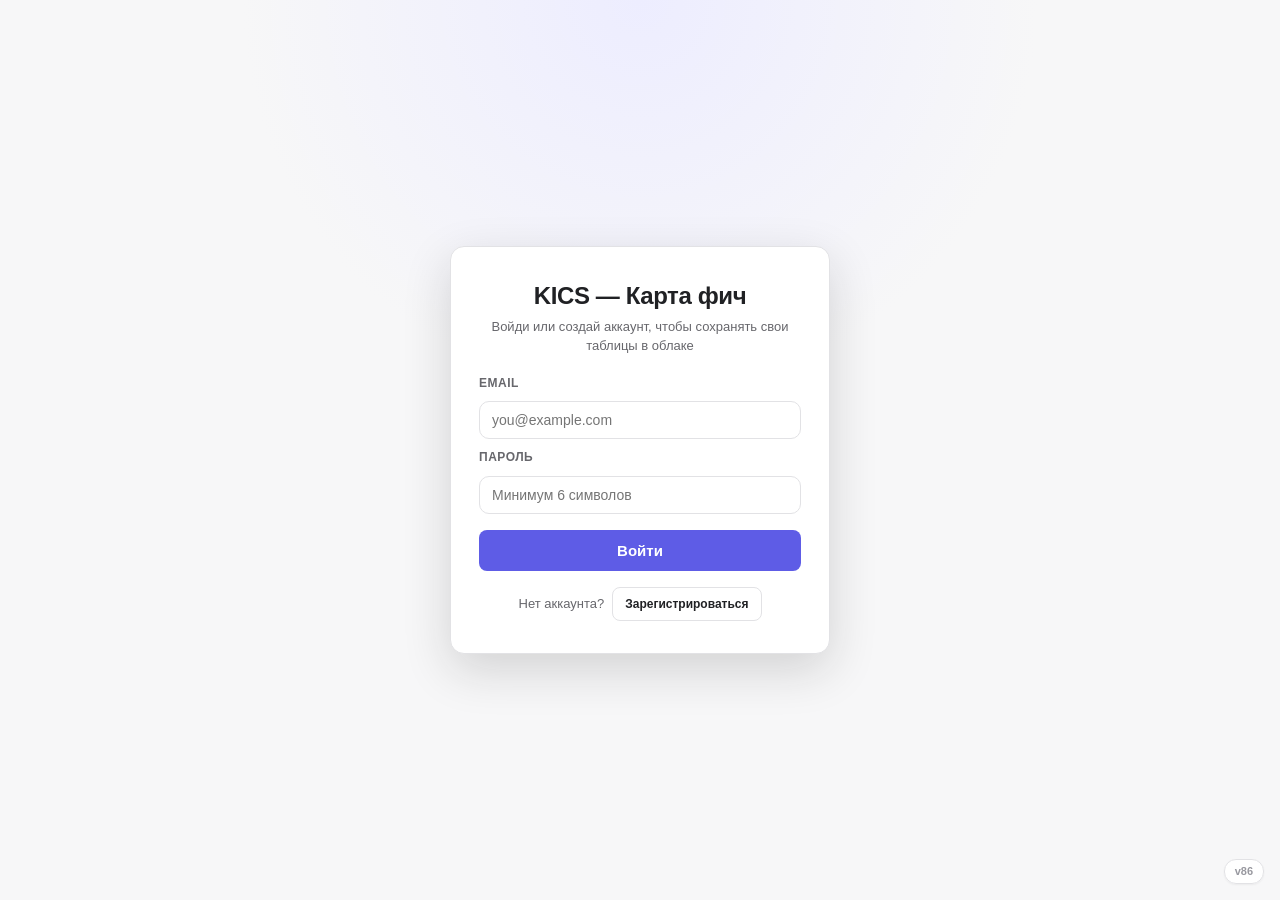
==== commit da972580: "v86 accelerate board indexing and add load timings" ====
--- a/index.html
+++ b/index.html
@@ -237,7 +237,7 @@
 
   <script src="model.js?v=17"></script>
   <script src="ui.js?v=17"></script>
-  <script src="app.js?v=85"></script>
+  <script src="app.js?v=86"></script>
 <script src="catalog.js?v=77"></script>
 <script src="ai.js?v=84"></script>
 <script src="mindmap-core.js?v=84"></script>
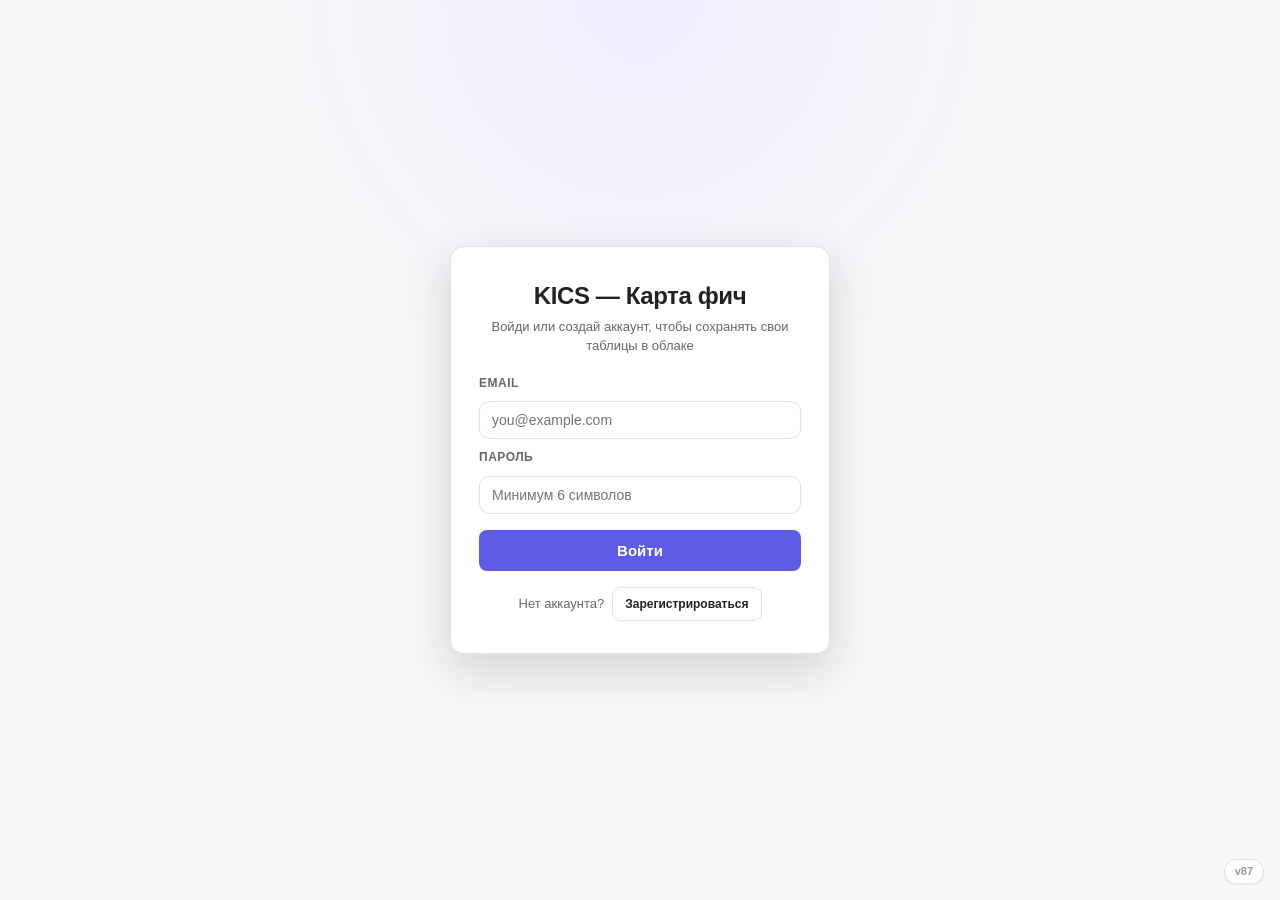
==== commit 84b4aa09: "v87 hide board drag hint until dragging" ====
--- a/index.html
+++ b/index.html
@@ -237,10 +237,10 @@
 
   <script src="model.js?v=17"></script>
   <script src="ui.js?v=17"></script>
-  <script src="app.js?v=86"></script>
+  <script src="app.js?v=87"></script>
 <script src="catalog.js?v=77"></script>
 <script src="ai.js?v=84"></script>
 <script src="mindmap-core.js?v=84"></script>
 <script src="mindmap-editor.js?v=84"></script>
-<script src="board-drag.js?v=85"></script></body>
+<script src="board-drag.js?v=87"></script></body>
 </html>
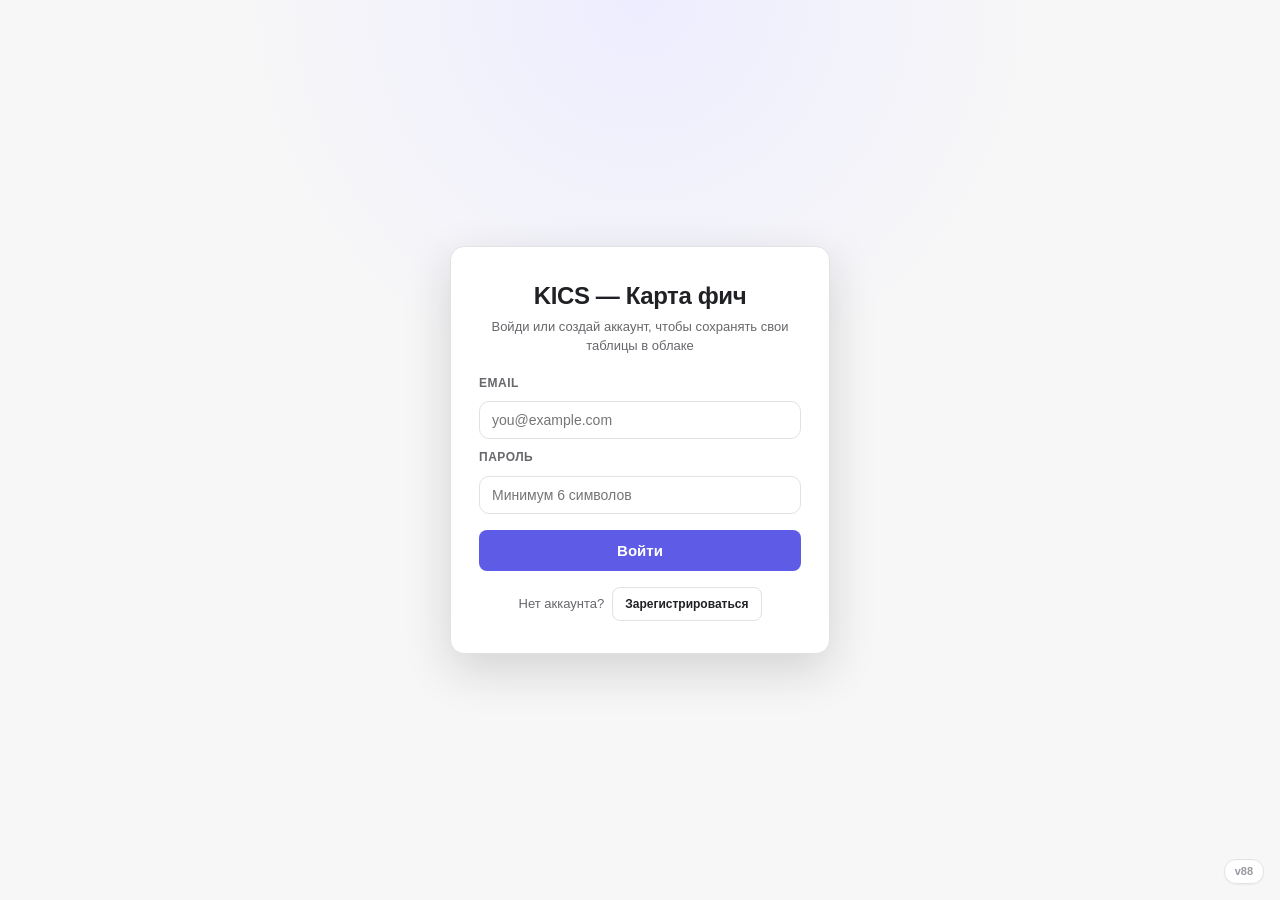
==== commit 154aa812: "v88 spacious rich description editor with safe HTML paste" ====
--- a/index.html
+++ b/index.html
@@ -8,7 +8,7 @@
   <meta http-equiv="Expires" content="0">
   <link rel="icon" href="data:image/svg+xml,%3Csvg xmlns='http://www.w3.org/2000/svg' viewBox='0 0 16 16'%3E%3Crect width='16' height='16' rx='3' fill='%230071e3'/%3E%3Ctext x='8' y='12' font-size='10' text-anchor='middle' fill='white'%3EK%3C/text%3E%3C/svg%3E">
   <title>Карта фич ИБ‑продукта</title>
-  <link rel="stylesheet" href="styles.css?v=85">
+  <link rel="stylesheet" href="styles.css?v=88">
 </head>
 <body>
   <!-- Supabase JS (v2) — локальная копия, чтобы не грузить с CDN -->
@@ -127,8 +127,14 @@
         <input type="text" id="modalTitle" class="modal-input" placeholder="Название…">
         <label>Теги (через запятую)</label>
         <input type="text" id="modalTags" class="modal-input" placeholder="MVP, security, v2.0…">
-        <label>Описание</label>
-        <textarea id="modalNote" class="modal-textarea" rows="3" placeholder="Детали…"></textarea>
+        <section class="description-section">
+          <div class="description-heading"><label id="descriptionLabel">Описание</label><button type="button" id="descriptionExpand" class="btn btn-secondary btn-sm">⤢ Размер окна</button></div>
+          <div id="descriptionToolbar" class="description-toolbar" role="toolbar" aria-label="Форматирование описания"></div>
+          <div id="descriptionEditor" class="rich-content description-editor" contenteditable="true" role="textbox" aria-multiline="true" aria-labelledby="descriptionLabel" spellcheck="true"></div>
+          <textarea id="modalNote" hidden></textarea>
+          <input id="descriptionImage" type="file" accept="image/png,image/jpeg,image/gif,image/webp" hidden>
+          <div class="description-status"><span id="descriptionCount">0 символов</span><span>Ctrl+Enter — сохранить · Shift+Tab — выйти из поля</span></div>
+        </section>
         <label>Цвет карточки</label>
         <select id="modalColor" class="modal-select">
           <option value="none">Без цвета</option>
@@ -237,10 +243,11 @@
 
   <script src="model.js?v=17"></script>
   <script src="ui.js?v=17"></script>
-  <script src="app.js?v=87"></script>
+  <script src="app.js?v=88"></script>
 <script src="catalog.js?v=77"></script>
-<script src="ai.js?v=84"></script>
+<script src="ai.js?v=88"></script>
 <script src="mindmap-core.js?v=84"></script>
-<script src="mindmap-editor.js?v=84"></script>
-<script src="board-drag.js?v=87"></script></body>
+<script src="mindmap-editor.js?v=88"></script>
+<script src="board-drag.js?v=87"></script>
+<script src="rich-description.js?v=88"></script></body>
 </html>
--- a/styles.css
+++ b/styles.css
@@ -637,6 +637,33 @@
 .modal-overlay { position:fixed; inset:0; background:rgba(24,24,27,0.36); z-index:200; display:flex; align-items:center; justify-content:center; padding:20px; backdrop-filter:blur(3px); -webkit-backdrop-filter:blur(3px); }
 .modal { background:var(--surface); border:1px solid rgba(255,255,255,.7); border-radius:var(--radius-lg); box-shadow:var(--shadow-lg); width:460px; max-width:100%; max-height:calc(100vh - 40px); overflow-y:auto; animation:modalIn 0.16s ease; }
 .modal-wide { width:680px; }
+#modal { width:min(1240px,96vw); max-height:94vh; display:flex; flex-direction:column; overflow:hidden; }
+#modal .modal-body { overflow:auto; min-height:0; display:grid; grid-template-columns:170px minmax(0,1fr); align-items:center; }
+#modal .modal-header,#modal .modal-footer { flex-shrink:0; }
+#modal .modal-footer { background:var(--surface); border-top:1px solid var(--border); }
+#modal.description-expanded { width:98vw; height:96vh; max-height:96vh; }
+.description-section { grid-column:1/-1; min-width:0; margin:8px 0 14px; }
+.description-heading,.description-status { display:flex; align-items:center; justify-content:space-between; gap:12px; margin:7px 0; }
+.description-status { color:var(--text-secondary); font-size:11px; }
+.description-toolbar { display:flex; flex-wrap:wrap; gap:4px; padding:8px; border:1px solid var(--border); border-bottom:0; background:#f5f7fa; border-radius:8px 8px 0 0; position:sticky; top:-18px; z-index:2; }
+.description-toolbar button,.description-toolbar select { font:inherit; font-size:12px; color:#273448; background:#fff; border:1px solid #cbd3de; padding:6px 8px; border-radius:5px; cursor:pointer; }
+.description-toolbar button:hover { background:#e4efff; }
+.description-editor { min-height:380px; max-height:65vh; overflow:auto; resize:vertical; padding:20px; border:1px solid var(--border); border-radius:0 0 8px 8px; background:var(--surface); outline:none; }
+.description-editor:focus { border-color:var(--accent); box-shadow:0 0 0 2px var(--accent-light); }
+.rich-content { white-space:pre-wrap; tab-size:4; overflow-wrap:anywhere; font-size:14px; line-height:1.65; user-select:text; }
+.rich-content p,.rich-content div { margin:0 0 .6em; }
+.rich-content ul,.rich-content ol { padding-left:2em; margin:.5em 0; }
+.rich-content ul { list-style:disc; } .rich-content ol { list-style:decimal; }
+.rich-content img { max-width:100%; height:auto; display:inline-block; }
+.rich-content table { border-collapse:collapse; max-width:100%; display:block; overflow:auto; white-space:pre-wrap; margin:12px 0; }
+.rich-content td,.rich-content th { border:1px solid #bbc6d4; padding:8px 12px; min-width:80px; }
+.rich-content th { background:#edf2f8; }
+.rich-content pre { white-space:pre-wrap; background:#eef1f5; padding:12px; font-family:monospace; }
+.rich-content blockquote { border-left:3px solid #8ba8d0; padding-left:16px; margin:10px 0; }
+.rich-content a { color:var(--accent); text-decoration:underline; }
+.rich-content h2 { font-size:22px; } .rich-content h3 { font-size:18px; }
+#cardViewModal { width:min(1100px,96vw); }
+@media(max-width:650px) { #modalOverlay { padding:6px; } #modal .modal-body { display:flex; align-items:stretch; padding:12px; } .description-editor { min-height:320px; padding:12px; } .description-status { flex-wrap:wrap; } }
 .modal-wide .modal-body { font-size: 14px; }
 @keyframes modalIn { from { opacity:0; transform:scale(.985) translateY(6px); } to { opacity:1; transform:none; } }
 .modal-header { display:flex; align-items:center; justify-content:space-between; padding:18px 20px 0; }
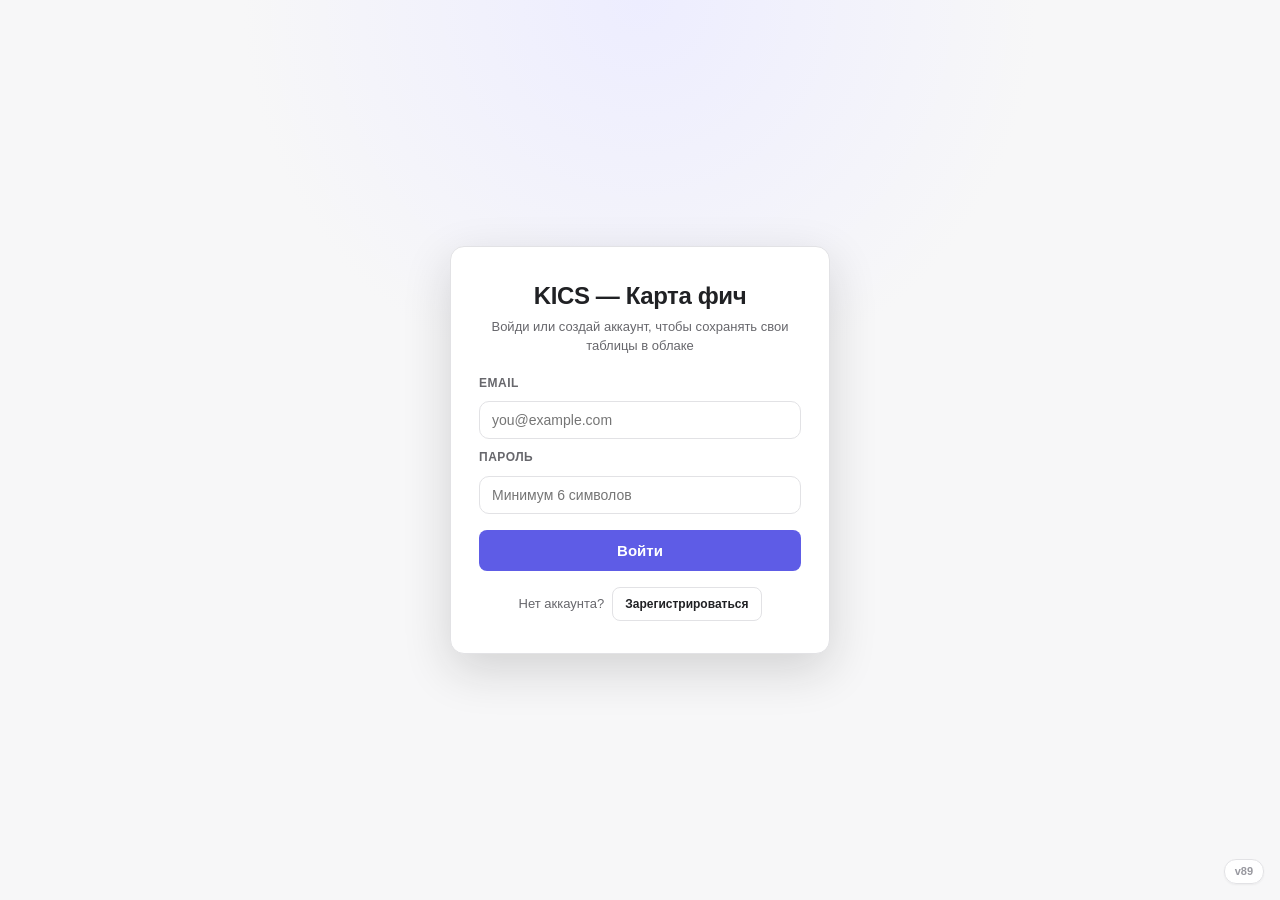
==== commit 13ad6dd6: "v89 tag picker table controls and optional OpenRouter" ====
--- a/index.html
+++ b/index.html
@@ -8,7 +8,7 @@
   <meta http-equiv="Expires" content="0">
   <link rel="icon" href="data:image/svg+xml,%3Csvg xmlns='http://www.w3.org/2000/svg' viewBox='0 0 16 16'%3E%3Crect width='16' height='16' rx='3' fill='%230071e3'/%3E%3Ctext x='8' y='12' font-size='10' text-anchor='middle' fill='white'%3EK%3C/text%3E%3C/svg%3E">
   <title>Карта фич ИБ‑продукта</title>
-  <link rel="stylesheet" href="styles.css?v=88">
+  <link rel="stylesheet" href="styles.css?v=89">
 </head>
 <body>
   <!-- Supabase JS (v2) — локальная копия, чтобы не грузить с CDN -->
@@ -243,11 +243,11 @@
 
   <script src="model.js?v=17"></script>
   <script src="ui.js?v=17"></script>
-  <script src="app.js?v=88"></script>
+  <script src="app.js?v=89"></script>
 <script src="catalog.js?v=77"></script>
-<script src="ai.js?v=88"></script>
+<script src="ai.js?v=89"></script>
 <script src="mindmap-core.js?v=84"></script>
 <script src="mindmap-editor.js?v=88"></script>
 <script src="board-drag.js?v=87"></script>
-<script src="rich-description.js?v=88"></script></body>
+<script src="rich-description.js?v=89"></script></body>
 </html>
--- a/styles.css
+++ b/styles.css
@@ -643,6 +643,9 @@
 #modal .modal-footer { background:var(--surface); border-top:1px solid var(--border); }
 #modal.description-expanded { width:98vw; height:96vh; max-height:96vh; }
 .description-section { grid-column:1/-1; min-width:0; margin:8px 0 14px; }
+.existing-tag-choices { grid-column:2; display:flex; flex-wrap:wrap; gap:6px; max-height:120px; overflow:auto; }
+.existing-tag-choices button { cursor:pointer; border:1px solid #b9cbe4; padding:5px 9px; }
+.existing-tag-choices button:disabled { opacity:.45; cursor:default; }
 .description-heading,.description-status { display:flex; align-items:center; justify-content:space-between; gap:12px; margin:7px 0; }
 .description-status { color:var(--text-secondary); font-size:11px; }
 .description-toolbar { display:flex; flex-wrap:wrap; gap:4px; padding:8px; border:1px solid var(--border); border-bottom:0; background:#f5f7fa; border-radius:8px 8px 0 0; position:sticky; top:-18px; z-index:2; }
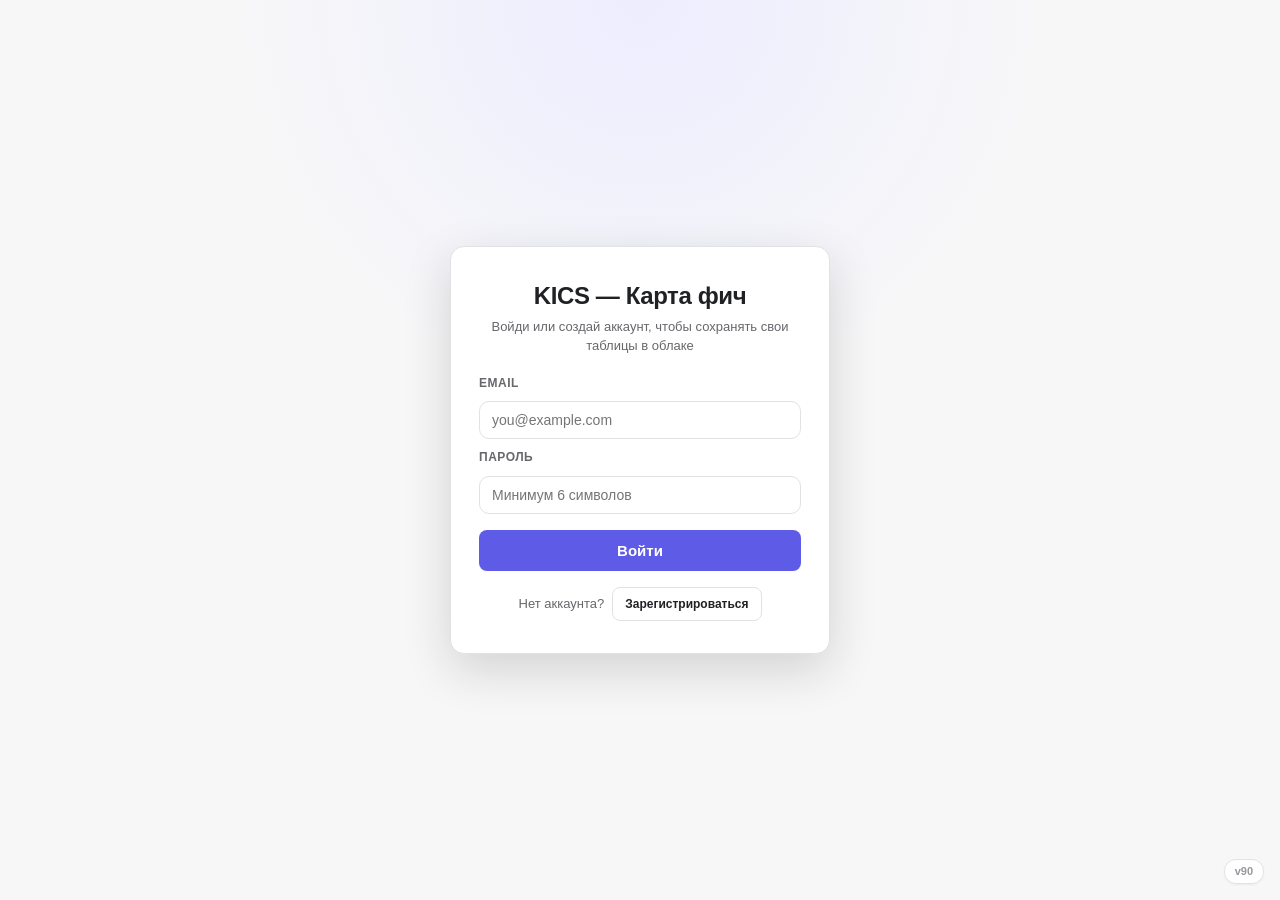
==== commit 8de9964b: "v90 refine card editor and unify optional-source AI descriptions" ====
--- a/index.html
+++ b/index.html
@@ -8,7 +8,7 @@
   <meta http-equiv="Expires" content="0">
   <link rel="icon" href="data:image/svg+xml,%3Csvg xmlns='http://www.w3.org/2000/svg' viewBox='0 0 16 16'%3E%3Crect width='16' height='16' rx='3' fill='%230071e3'/%3E%3Ctext x='8' y='12' font-size='10' text-anchor='middle' fill='white'%3EK%3C/text%3E%3C/svg%3E">
   <title>Карта фич ИБ‑продукта</title>
-  <link rel="stylesheet" href="styles.css?v=89">
+  <link rel="stylesheet" href="styles.css?v=90">
 </head>
 <body>
   <!-- Supabase JS (v2) — локальная копия, чтобы не грузить с CDN -->
@@ -123,12 +123,12 @@
         <button class="modal-close" id="modalClose" aria-label="Закрыть">✕</button>
       </div>
       <div class="modal-body">
-        <label>Заголовок</label>
+        <label>Название</label>
         <input type="text" id="modalTitle" class="modal-input" placeholder="Название…">
         <label>Теги (через запятую)</label>
         <input type="text" id="modalTags" class="modal-input" placeholder="MVP, security, v2.0…">
         <section class="description-section">
-          <div class="description-heading"><label id="descriptionLabel">Описание</label><button type="button" id="descriptionExpand" class="btn btn-secondary btn-sm">⤢ Размер окна</button></div>
+          <div class="description-heading"><label id="descriptionLabel">Описание</label><button type="button" id="descriptionExpand" class="btn btn-secondary btn-sm">Расширить</button></div>
           <div id="descriptionToolbar" class="description-toolbar" role="toolbar" aria-label="Форматирование описания"></div>
           <div id="descriptionEditor" class="rich-content description-editor" contenteditable="true" role="textbox" aria-multiline="true" aria-labelledby="descriptionLabel" spellcheck="true"></div>
           <textarea id="modalNote" hidden></textarea>
@@ -243,11 +243,11 @@
 
   <script src="model.js?v=17"></script>
   <script src="ui.js?v=17"></script>
-  <script src="app.js?v=89"></script>
+  <script src="app.js?v=90"></script>
 <script src="catalog.js?v=77"></script>
-<script src="ai.js?v=89"></script>
+<script src="ai.js?v=90"></script>
 <script src="mindmap-core.js?v=84"></script>
 <script src="mindmap-editor.js?v=88"></script>
 <script src="board-drag.js?v=87"></script>
-<script src="rich-description.js?v=89"></script></body>
+<script src="rich-description.js?v=90"></script></body>
 </html>
--- a/styles.css
+++ b/styles.css
@@ -637,13 +637,15 @@
 .modal-overlay { position:fixed; inset:0; background:rgba(24,24,27,0.36); z-index:200; display:flex; align-items:center; justify-content:center; padding:20px; backdrop-filter:blur(3px); -webkit-backdrop-filter:blur(3px); }
 .modal { background:var(--surface); border:1px solid rgba(255,255,255,.7); border-radius:var(--radius-lg); box-shadow:var(--shadow-lg); width:460px; max-width:100%; max-height:calc(100vh - 40px); overflow-y:auto; animation:modalIn 0.16s ease; }
 .modal-wide { width:680px; }
-#modal { width:min(1240px,96vw); max-height:94vh; display:flex; flex-direction:column; overflow:hidden; }
+#modal { width:min(1240px,96vw); max-width:96vw; min-width:min(480px,96vw); min-height:420px; max-height:94vh; display:flex; flex-direction:column; overflow:hidden; resize:both; }
 #modal .modal-body { overflow:auto; min-height:0; display:grid; grid-template-columns:170px minmax(0,1fr); align-items:center; }
 #modal .modal-header,#modal .modal-footer { flex-shrink:0; }
 #modal .modal-footer { background:var(--surface); border-top:1px solid var(--border); }
 #modal.description-expanded { width:98vw; height:96vh; max-height:96vh; }
 .description-section { grid-column:1/-1; min-width:0; margin:8px 0 14px; }
-.existing-tag-choices { grid-column:2; display:flex; flex-wrap:wrap; gap:6px; max-height:120px; overflow:auto; }
+.existing-tag-choices { grid-column:2; display:flex; flex-wrap:wrap; gap:6px; margin-top:10px; margin-bottom:8px; max-height:120px; overflow:auto; }
+#modalColor,#modalStatus { width:220px; max-width:100%; justify-self:start; }
+#modalQuarterPicker { width:300px; max-width:100%; justify-self:start; }
 .existing-tag-choices button { cursor:pointer; border:1px solid #b9cbe4; padding:5px 9px; }
 .existing-tag-choices button:disabled { opacity:.45; cursor:default; }
 .description-heading,.description-status { display:flex; align-items:center; justify-content:space-between; gap:12px; margin:7px 0; }
